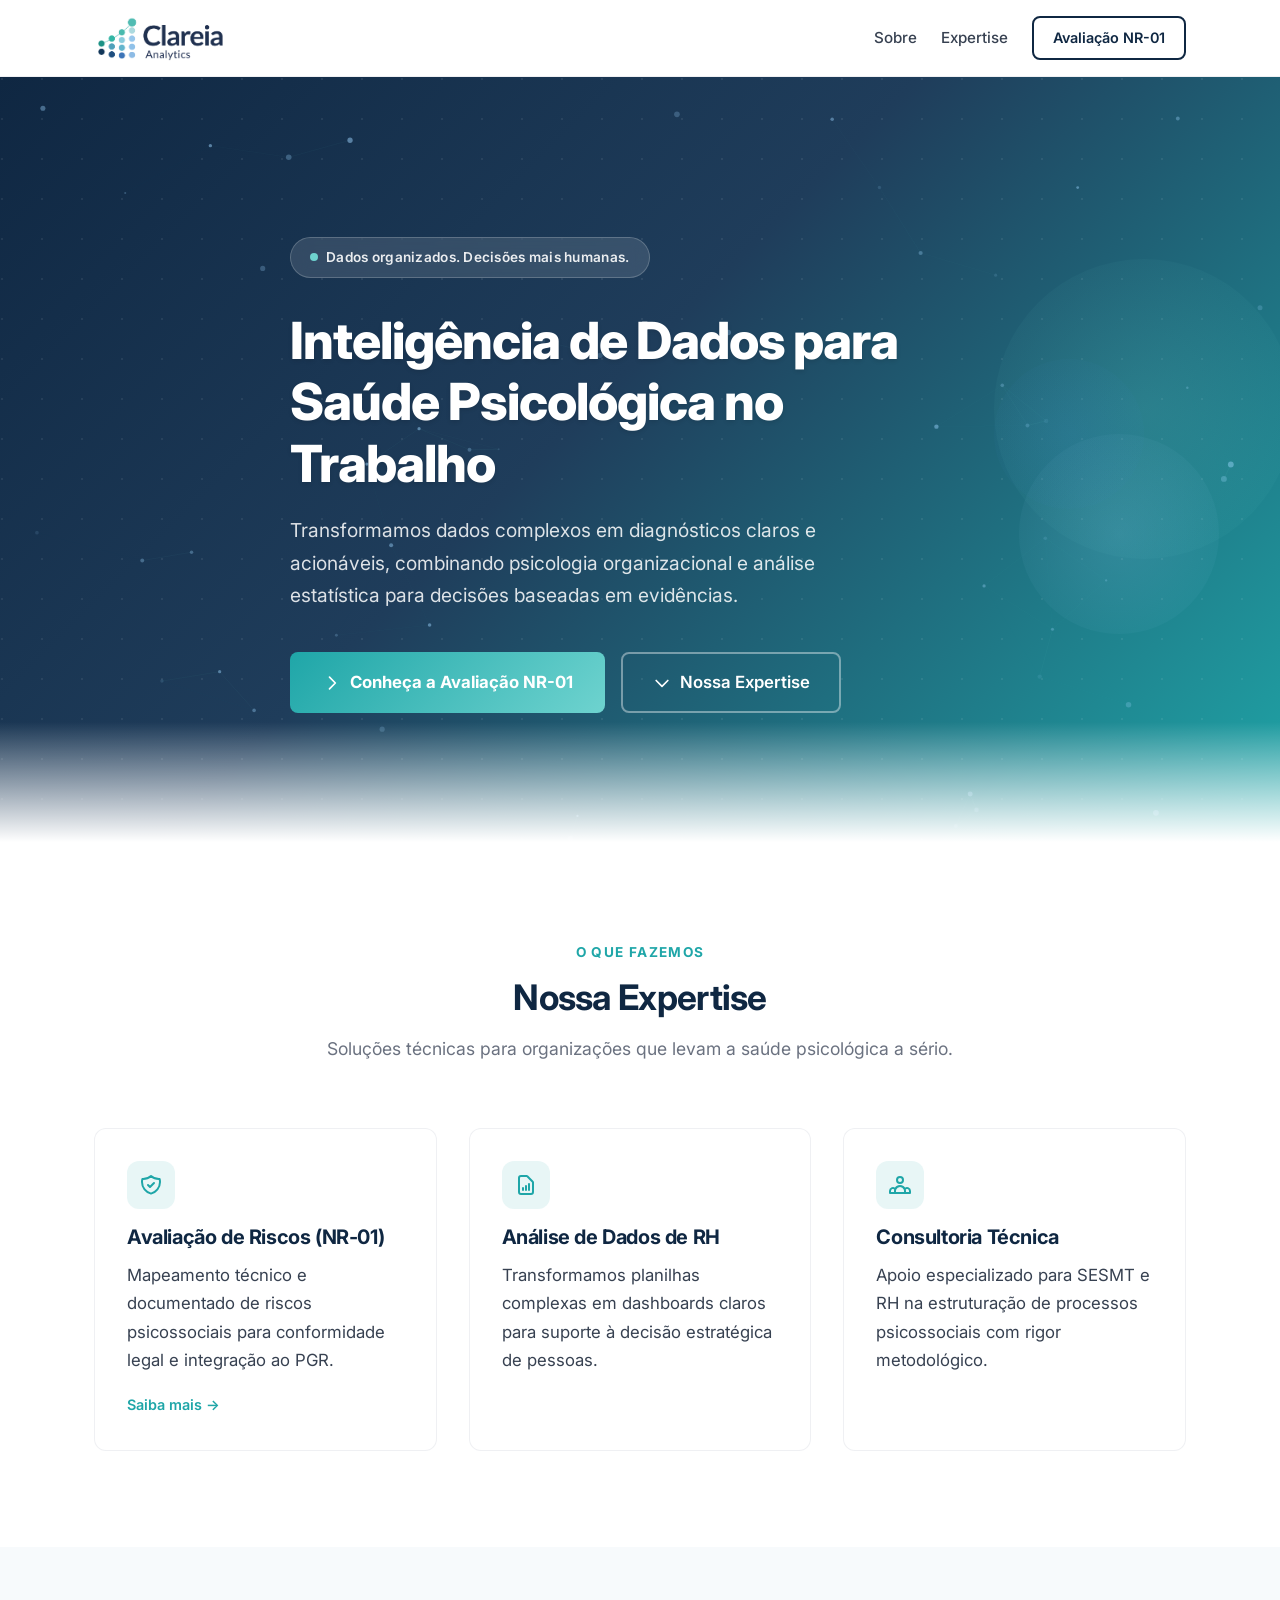
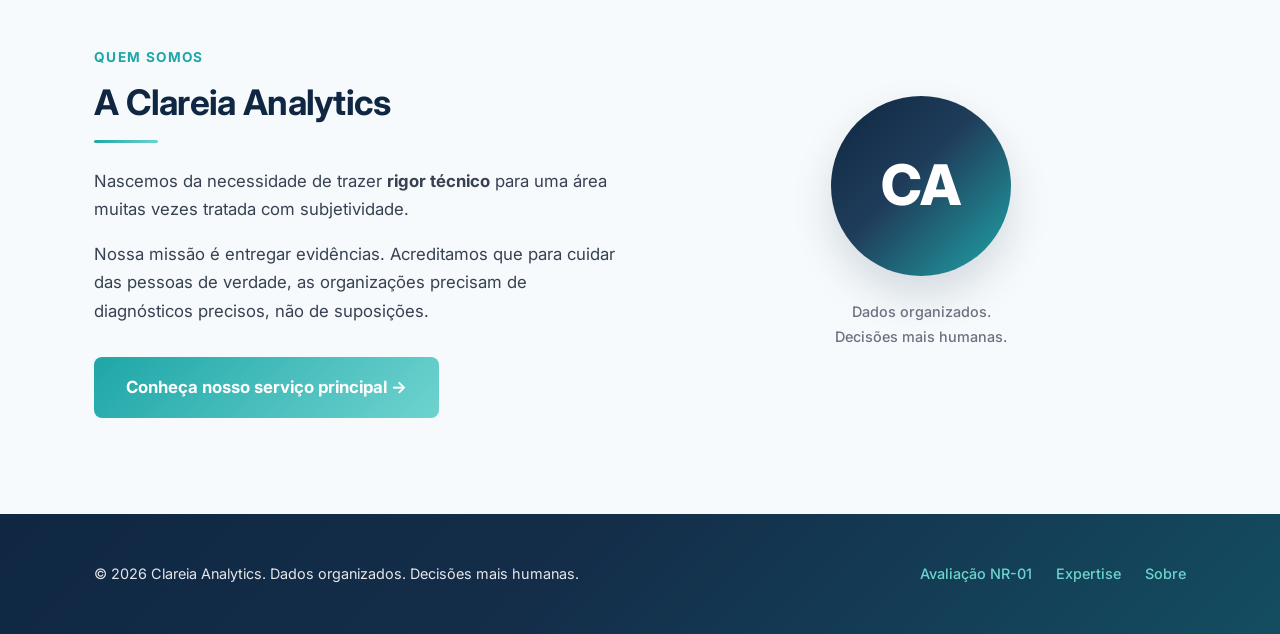
==== index.html @ 690be165 "feat: Implement initial landing page with a new design system, core styling, and a dedicated risk as" ====
<!DOCTYPE html>
<html lang="pt-br">

<head>
  <meta charset="UTF-8">
  <meta name="color-scheme" content="light only">
  <meta name="theme-color" content="#0F2742">
  <meta name="viewport" content="width=device-width, initial-scale=1.0">
  <title>Clareia Analytics | Inteligência em Riscos Psicossociais</title>
  <meta name="description"
    content="Consultoria especializada em dados e psicologia organizacional. Soluções para NR-01, PGR e gestão de pessoas baseada em evidências.">
  <meta name="keywords"
    content="riscos psicossociais, NR-01, PGR, saúde psicológica no trabalho, avaliação de riscos psicossociais, gestão de riscos psicossociais">

  <link rel="preconnect" href="https://fonts.googleapis.com">
  <link rel="preconnect" href="https://fonts.gstatic.com" crossorigin>
  <link href="https://fonts.googleapis.com/css2?family=Inter:wght@400;500;600;700;800&display=swap" rel="stylesheet">

  <link rel="stylesheet" href="css/style.css">
</head>

<body>

  <header id="header">
    <div class="container nav-container">
      <a href="/" class="logo">
        <img src="assets/images/logo.png" alt="Clareia Analytics" class="logo-img">
      </a>
      <nav>
        <a href="#sobre">Sobre</a>
        <a href="#expertise">Expertise</a>
        <a href="avaliacao-riscos-psicossociais-nr01/" class="btn-outline-dark"
          style="font-size: 0.9rem; padding: 0.5rem 1.2rem;">Avaliação NR-01</a>
      </nav>
    </div>
  </header>

  <main>
    <!-- ========== HERO ========== -->
    <section class="hero" id="hero">
      <canvas id="particles-canvas" style="position:absolute;inset:0;z-index:1;pointer-events:none;"></canvas>

      <div class="hero-visual" aria-hidden="true">
        <div class="hero-orb hero-orb-1"></div>
        <div class="hero-orb hero-orb-2"></div>
        <div class="hero-orb hero-orb-3"></div>
      </div>

      <div class="container">
        <div class="hero-content">
          <div class="hero-badge">
            <span class="pulse-dot"></span>
            Dados organizados. Decisões mais humanas.
          </div>

          <h1>Inteligência de Dados para Saúde Psicológica no Trabalho</h1>

          <p>Transformamos dados complexos em diagnósticos claros e acionáveis, combinando psicologia organizacional e
            análise estatística para decisões baseadas em evidências.</p>

          <div class="hero-actions">
            <a href="avaliacao-riscos-psicossociais-nr01/" class="btn-primary">
              <svg width="20" height="20" fill="none" stroke="currentColor" viewBox="0 0 24 24">
                <path stroke-linecap="round" stroke-linejoin="round" stroke-width="2" d="M9 5l7 7-7 7"></path>
              </svg>
              Conheça a Avaliação NR-01
            </a>
            <a href="#expertise" class="btn-outline">
              <svg width="20" height="20" fill="none" stroke="currentColor" viewBox="0 0 24 24">
                <path stroke-linecap="round" stroke-linejoin="round" stroke-width="2" d="M19 9l-7 7-7-7"></path>
              </svg>
              Nossa Expertise
            </a>
          </div>
        </div>
      </div>
    </section>

    <!-- ========== EXPERTISE ========== -->
    <section class="section-padding bg-white" id="expertise">
      <div class="container">
        <div class="section-header reveal">
          <span class="section-label">O que fazemos</span>
          <h2>Nossa Expertise</h2>
          <p>Soluções técnicas para organizações que levam a saúde psicológica a sério.</p>
        </div>

        <div class="grid-3 stagger">
          <div class="card reveal">
            <div class="card-icon">
              <svg viewBox="0 0 24 24" fill="none" stroke="currentColor" stroke-width="2">
                <path stroke-linecap="round" stroke-linejoin="round"
                  d="M9 12l2 2 4-4m5.618-4.016A11.955 11.955 0 0112 2.944a11.955 11.955 0 01-8.618 3.04A12.02 12.02 0 003 9c0 5.591 3.824 10.29 9 11.622 5.176-1.332 9-6.03 9-11.622 0-1.042-.133-2.052-.382-3.016z">
                </path>
              </svg>
            </div>
            <h3>Avaliação de Riscos (NR-01)</h3>
            <p>Mapeamento técnico e documentado de riscos psicossociais para conformidade legal e integração ao PGR.</p>
            <a href="avaliacao-riscos-psicossociais-nr01/" style="font-size: 0.9rem;">Saiba mais &rarr;</a>
          </div>

          <div class="card reveal">
            <div class="card-icon">
              <svg viewBox="0 0 24 24" fill="none" stroke="currentColor" stroke-width="2">
                <path stroke-linecap="round" stroke-linejoin="round"
                  d="M9 17v-2m3 2v-4m3 4v-6m2 10H7a2 2 0 01-2-2V5a2 2 0 012-2h5.586a1 1 0 01.707.293l5.414 5.414a1 1 0 01.293.707V19a2 2 0 01-2 2z">
                </path>
              </svg>
            </div>
            <h3>Análise de Dados de RH</h3>
            <p>Transformamos planilhas complexas em dashboards claros para suporte à decisão estratégica de pessoas.</p>
          </div>

          <div class="card reveal">
            <div class="card-icon">
              <svg viewBox="0 0 24 24" fill="none" stroke="currentColor" stroke-width="2">
                <path stroke-linecap="round" stroke-linejoin="round"
                  d="M17 20h5v-2a3 3 0 00-5.356-1.857M17 20H7m10 0v-2c0-.656-.126-1.283-.356-1.857M7 20H2v-2a3 3 0 015.356-1.857M7 20v-2c0-.656.126-1.283.356-1.857m0 0a5.002 5.002 0 019.288 0M15 7a3 3 0 11-6 0 3 3 0 016 0z">
                </path>
              </svg>
            </div>
            <h3>Consultoria Técnica</h3>
            <p>Apoio especializado para SESMT e RH na estruturação de processos psicossociais com rigor metodológico.
            </p>
          </div>
        </div>
      </div>
    </section>

    <!-- ========== SOBRE ========== -->
    <section class="section-padding bg-light" id="sobre">
      <div class="container">
        <div class="grid-2" style="align-items: center;">
          <div class="reveal-left">
            <span class="section-label">Quem somos</span>
            <h2>A Clareia Analytics</h2>
            <div class="accent-line"></div>
            <p>Nascemos da necessidade de trazer <strong>rigor técnico</strong> para uma área muitas vezes tratada com
              subjetividade.</p>
            <p>Nossa missão é entregar evidências. Acreditamos que para cuidar das pessoas de verdade, as organizações
              precisam de diagnósticos precisos, não de suposições.</p>
            <a href="avaliacao-riscos-psicossociais-nr01/" class="btn-primary" style="margin-top: 1rem;">
              Conheça nosso serviço principal &rarr;
            </a>
          </div>
          <div class="reveal-right" style="text-align: center;">
            <div
              style="background: var(--gradient-hero); width: 180px; height: 180px; border-radius: 50%; display: flex; align-items: center; justify-content: center; margin: 0 auto; color: white; font-weight: 800; font-size: 3.5rem; font-family: 'Inter'; box-shadow: var(--shadow-lg);">
              CA
            </div>
            <p style="margin-top: 1.5rem; color: var(--gray); font-size: 0.9rem; font-weight: 500;">Dados organizados.
              <br>Decisões mais humanas.
            </p>
          </div>
        </div>
      </div>
    </section>
  </main>

  <footer>
    <div class="container">
      <div class="footer-content">
        <p>&copy; 2026 Clareia Analytics. Dados organizados. Decisões mais humanas.</p>
        <div class="footer-links">
          <a href="avaliacao-riscos-psicossociais-nr01/">Avaliação NR-01</a>
          <a href="#expertise">Expertise</a>
          <a href="#sobre">Sobre</a>
        </div>
      </div>
    </div>
  </footer>

  <script src="js/main.js"></script>
</body>

</html>
---- css/style.css ----
/* ============================================================
   Clareia Analytics — Design System
   Brandbook-compliant CSS
   ============================================================ */

:root {
  /* Paleta Principal */
  --navy: #0F2742;
  --navy-dark: #091B30;
  --blue-petroleo: #1F3D5B;
  --teal: #1FA6A8;
  --teal-dark: #178385;

  /* Paleta de Apoio (Gradientes) */
  --teal-light: #6ED3CF;
  --blue-medium: #3B82C4;
  --blue-light: #9FD6FF;

  /* Neutros */
  --gray-tech: #374151;
  --gray: #6B7280;
  --gray-light: #E5E7EB;
  --off-white: #F7FAFC;
  --white: #FFFFFF;

  /* Gradientes */
  --gradient-hero: linear-gradient(135deg, #0F2742 0%, #1F3D5B 45%, #1FA6A8 100%);
  --gradient-teal: linear-gradient(135deg, #1FA6A8 0%, #6ED3CF 100%);
  --gradient-cta: linear-gradient(135deg, #0F2742 0%, #1F3D5B 60%, #1FA6A8 100%);
  --gradient-card: linear-gradient(135deg, rgba(31, 166, 168, 0.08) 0%, rgba(110, 211, 207, 0.04) 100%);
  --gradient-accent: linear-gradient(90deg, #1FA6A8, #3B82C4, #9FD6FF);

  /* Shadows */
  --shadow-sm: 0 2px 8px rgba(15, 39, 66, 0.06);
  --shadow-md: 0 8px 24px rgba(15, 39, 66, 0.10);
  --shadow-lg: 0 20px 40px rgba(15, 39, 66, 0.15);
  --shadow-glow: 0 0 30px rgba(31, 166, 168, 0.25);

  /* Transitions */
  --ease-out: cubic-bezier(0.16, 1, 0.3, 1);
}

/* ============ Reset + Base ============ */
*,
*::before,
*::after {
  margin: 0;
  padding: 0;
  box-sizing: border-box;
}

html {
  scroll-behavior: smooth;
  font-size: 16px;
}

body {
  font-family: 'Inter', 'Source Sans 3', system-ui, -apple-system, sans-serif;
  color: var(--gray-tech);
  background-color: var(--white);
  line-height: 1.7;
  -webkit-font-smoothing: antialiased;
  -moz-osx-font-smoothing: grayscale;
  overflow-x: hidden;
}

/* ============ Typography ============ */
h1,
h2,
h3,
h4 {
  font-family: 'Inter', system-ui, sans-serif;
  color: var(--navy);
  line-height: 1.2;
  font-weight: 700;
  letter-spacing: -0.02em;
}

h1 {
  font-size: clamp(2.2rem, 5vw, 3.2rem);
  margin-bottom: 1.25rem;
  font-weight: 800;
}

h2 {
  font-size: clamp(1.6rem, 3.5vw, 2.2rem);
  margin-bottom: 1rem;
}

h3 {
  font-size: 1.25rem;
  margin-bottom: 0.75rem;
  color: var(--navy);
  font-weight: 700;
}

p {
  margin-bottom: 1rem;
  color: var(--gray-tech);
  font-size: 1.05rem;
}

a {
  color: var(--teal);
  text-decoration: none;
  font-weight: 600;
  transition: color 0.2s ease;
}

a:hover {
  color: var(--teal-dark);
}

ul {
  margin-left: 1.5rem;
  margin-bottom: 1.5rem;
}

li {
  margin-bottom: 0.5rem;
}

/* ============ Layout ============ */
.container {
  max-width: 1140px;
  margin: 0 auto;
  padding: 0 1.5rem;
  position: relative;
  z-index: 2;
}

.section-padding {
  padding: 6rem 0;
}

.text-center {
  text-align: center;
}

.bg-white {
  background-color: var(--white);
}

.bg-light {
  background-color: var(--off-white);
}

.bg-navy {
  background-color: var(--navy);
  color: var(--white);
}

/* ============ Grid System ============ */
.grid-2 {
  display: grid;
  grid-template-columns: 1fr;
  gap: 2rem;
}

.grid-3 {
  display: grid;
  grid-template-columns: 1fr;
  gap: 2rem;
}

.grid-4 {
  display: grid;
  grid-template-columns: 1fr;
  gap: 1.5rem;
}

@media (min-width: 768px) {
  .grid-2 {
    grid-template-columns: 1fr 1fr;
  }

  .grid-3 {
    grid-template-columns: repeat(3, 1fr);
  }

  .grid-4 {
    grid-template-columns: repeat(2, 1fr);
  }
}

@media (min-width: 1024px) {
  .grid-4 {
    grid-template-columns: repeat(4, 1fr);
  }
}

/* ============ Buttons ============ */
.btn-primary {
  display: inline-flex;
  align-items: center;
  gap: 0.5rem;
  background: var(--gradient-teal);
  color: var(--white);
  padding: 1rem 2rem;
  border-radius: 8px;
  text-decoration: none;
  font-weight: 700;
  font-size: 1.05rem;
  border: none;
  cursor: pointer;
  transition: transform 0.3s var(--ease-out), box-shadow 0.3s var(--ease-out);
  position: relative;
  overflow: hidden;
}

.btn-primary::after {
  content: '';
  position: absolute;
  inset: 0;
  background: linear-gradient(90deg, transparent, rgba(255, 255, 255, 0.2), transparent);
  transform: translateX(-100%);
  transition: transform 0.5s ease;
}

.btn-primary:hover {
  transform: translateY(-2px);
  box-shadow: var(--shadow-glow);
  text-decoration: none;
  color: var(--white);
}

.btn-primary:hover::after {
  transform: translateX(100%);
}

.btn-outline {
  display: inline-flex;
  align-items: center;
  gap: 0.5rem;
  background-color: transparent;
  border: 2px solid rgba(255, 255, 255, 0.4);
  color: var(--white);
  padding: 0.9rem 1.8rem;
  border-radius: 8px;
  text-decoration: none;
  font-weight: 600;
  font-size: 1.05rem;
  transition: all 0.3s var(--ease-out);
  cursor: pointer;
}

.btn-outline:hover {
  background-color: rgba(255, 255, 255, 0.1);
  border-color: rgba(255, 255, 255, 0.7);
  text-decoration: none;
  color: var(--white);
}

.btn-outline-dark {
  display: inline-flex;
  align-items: center;
  gap: 0.5rem;
  background-color: transparent;
  border: 2px solid var(--navy);
  color: var(--navy);
  padding: 0.8rem 1.6rem;
  border-radius: 8px;
  text-decoration: none;
  font-weight: 600;
  font-size: 0.95rem;
  transition: all 0.3s var(--ease-out);
}

.btn-outline-dark:hover {
  background-color: var(--navy);
  color: var(--white);
  text-decoration: none;
}

/* ============ Header / Nav ============ */
header {
  background-color: rgba(255, 255, 255, 0.95);
  backdrop-filter: blur(12px);
  -webkit-backdrop-filter: blur(12px);
  padding: 0.8rem 0;
  border-bottom: 1px solid rgba(229, 231, 235, 0.6);
  position: sticky;
  top: 0;
  z-index: 100;
  transition: box-shadow 0.3s ease, background-color 0.3s ease;
}

header.scrolled {
  box-shadow: var(--shadow-sm);
  background-color: rgba(255, 255, 255, 0.98);
}

.nav-container {
  display: flex;
  justify-content: space-between;
  align-items: center;
}

.logo {
  font-family: 'Inter', sans-serif;
  font-weight: 700;
  font-size: 1.5rem;
  color: var(--navy);
}

.logo-img {
  height: 50px;
  width: auto;
  display: block;
  transition: transform 0.3s var(--ease-out);
}

.logo-img:hover {
  transform: scale(1.03);
}

a.logo {
  text-decoration: none;
  display: flex;
  align-items: center;
}

nav {
  display: flex;
  align-items: center;
  gap: 1.5rem;
}

nav a {
  color: var(--gray-tech);
  font-weight: 500;
  font-size: 0.95rem;
  transition: color 0.2s ease;
}

nav a:hover {
  color: var(--teal);
}

/* ============ Hero Section ============ */
.hero {
  position: relative;
  overflow: hidden;
  background: var(--gradient-hero);
  padding: 8rem 1.5rem 6rem;
  min-height: 85vh;
  display: flex;
  align-items: center;
}

.hero::before {
  content: '';
  position: absolute;
  inset: 0;
  background-image:
    radial-gradient(circle at 2px 2px, rgba(255, 255, 255, 0.07) 1px, transparent 0);
  background-size: 40px 40px;
  z-index: 0;
}

.hero::after {
  content: '';
  position: absolute;
  bottom: 0;
  left: 0;
  right: 0;
  height: 120px;
  background: linear-gradient(to top, var(--white) 0%, transparent 100%);
  z-index: 1;
}

.hero .container {
  z-index: 3;
}

.hero h1 {
  color: var(--white);
  max-width: 700px;
  text-shadow: 0 2px 4px rgba(0, 0, 0, 0.1);
}

.hero p {
  color: rgba(255, 255, 255, 0.85);
  font-size: 1.2rem;
  max-width: 600px;
}

.hero-content {
  max-width: 700px;
}

.hero-badge {
  display: inline-flex;
  align-items: center;
  gap: 0.5rem;
  background: rgba(255, 255, 255, 0.12);
  backdrop-filter: blur(8px);
  border: 1px solid rgba(255, 255, 255, 0.2);
  color: rgba(255, 255, 255, 0.9);
  padding: 0.5rem 1.2rem;
  border-radius: 100px;
  font-size: 0.85rem;
  font-weight: 600;
  margin-bottom: 2rem;
  letter-spacing: 0.02em;
}

.hero-badge .pulse-dot {
  width: 8px;
  height: 8px;
  background: #6ED3CF;
  border-radius: 50%;
  animation: pulse 2s infinite;
}

.hero-actions {
  display: flex;
  gap: 1rem;
  flex-wrap: wrap;
  margin-top: 2.5rem;
}

/* Hero Stats */
.hero-stats {
  display: flex;
  gap: 2rem;
  margin-top: 3.5rem;
  flex-wrap: wrap;
}

.hero-stat {
  text-align: left;
}

.hero-stat .stat-number {
  font-size: 2rem;
  font-weight: 800;
  color: var(--teal-light);
  display: block;
  line-height: 1;
}

.hero-stat .stat-label {
  font-size: 0.85rem;
  color: rgba(255, 255, 255, 0.6);
  margin-top: 0.35rem;
  display: block;
  font-weight: 500;
}

/* Hero Floating Elements */
.hero-visual {
  position: absolute;
  right: -5%;
  top: 50%;
  transform: translateY(-50%);
  width: 500px;
  height: 500px;
  z-index: 1;
  pointer-events: none;
}

.hero-orb {
  position: absolute;
  border-radius: 50%;
  opacity: 0.15;
  animation: float 8s ease-in-out infinite;
}

.hero-orb-1 {
  width: 300px;
  height: 300px;
  background: radial-gradient(circle, var(--teal-light), transparent);
  top: 10%;
  right: 10%;
}

.hero-orb-2 {
  width: 200px;
  height: 200px;
  background: radial-gradient(circle, var(--blue-light), transparent);
  bottom: 15%;
  right: 25%;
  animation-delay: -3s;
}

.hero-orb-3 {
  width: 150px;
  height: 150px;
  background: radial-gradient(circle, var(--blue-medium), transparent);
  top: 30%;
  right: 40%;
  animation-delay: -5s;
}

/* ============ Trust Bar ============ */
.trust-bar {
  background: var(--white);
  padding: 2rem 0;
  border-bottom: 1px solid var(--gray-light);
}

.trust-items {
  display: flex;
  justify-content: center;
  align-items: center;
  gap: 3rem;
  flex-wrap: wrap;
}

.trust-item {
  display: flex;
  align-items: center;
  gap: 0.6rem;
  color: var(--gray);
  font-size: 0.9rem;
  font-weight: 600;
}

.trust-item svg {
  width: 20px;
  height: 20px;
  color: var(--teal);
  flex-shrink: 0;
}

/* ============ Cards — Glassmorphism ============ */
.card {
  background: rgba(255, 255, 255, 0.8);
  backdrop-filter: blur(8px);
  -webkit-backdrop-filter: blur(8px);
  padding: 2rem;
  border-radius: 12px;
  border: 1px solid rgba(229, 231, 235, 0.6);
  transition: transform 0.4s var(--ease-out), box-shadow 0.4s var(--ease-out), border-color 0.3s ease;
  position: relative;
  overflow: hidden;
}

.card::before {
  content: '';
  position: absolute;
  top: 0;
  left: 0;
  right: 0;
  height: 3px;
  background: var(--gradient-accent);
  transform: scaleX(0);
  transform-origin: left;
  transition: transform 0.4s var(--ease-out);
}

.card:hover {
  transform: translateY(-6px);
  box-shadow: var(--shadow-md);
  border-color: rgba(31, 166, 168, 0.2);
}

.card:hover::before {
  transform: scaleX(1);
}

.card-icon {
  width: 52px;
  height: 52px;
  border-radius: 12px;
  background: var(--gradient-card);
  display: flex;
  align-items: center;
  justify-content: center;
  margin-bottom: 1.25rem;
  color: var(--teal);
  transition: transform 0.3s var(--ease-out);
}

.card:hover .card-icon {
  transform: scale(1.08);
}

.card-icon svg {
  width: 24px;
  height: 24px;
}

/* ============ Section Headers ============ */
.section-header {
  max-width: 650px;
  margin: 0 auto 4rem;
  text-align: center;
}

.section-label {
  display: inline-block;
  color: var(--teal);
  font-weight: 700;
  font-size: 0.85rem;
  text-transform: uppercase;
  letter-spacing: 0.1em;
  margin-bottom: 0.75rem;
}

.section-header p {
  color: var(--gray);
  font-size: 1.1rem;
}

/* ============ Timeline / Methodology ============ */
.timeline {
  position: relative;
  max-width: 700px;
  margin: 0 auto;
}

.timeline::before {
  content: '';
  position: absolute;
  left: 28px;
  top: 0;
  bottom: 0;
  width: 2px;
  background: linear-gradient(to bottom, var(--teal), var(--teal-light), var(--blue-medium));
}

.timeline-item {
  position: relative;
  padding-left: 72px;
  margin-bottom: 3rem;
}

.timeline-item:last-child {
  margin-bottom: 0;
}

.timeline-marker {
  position: absolute;
  left: 12px;
  top: 4px;
  width: 34px;
  height: 34px;
  border-radius: 50%;
  background: var(--gradient-teal);
  display: flex;
  align-items: center;
  justify-content: center;
  color: var(--white);
  font-weight: 800;
  font-size: 0.85rem;
  box-shadow: 0 0 0 6px rgba(31, 166, 168, 0.15);
  z-index: 2;
}

.timeline-content {
  background: var(--white);
  padding: 1.75rem;
  border-radius: 12px;
  border: 1px solid var(--gray-light);
  transition: box-shadow 0.3s ease, transform 0.3s var(--ease-out);
}

.timeline-content:hover {
  box-shadow: var(--shadow-sm);
  transform: translateX(4px);
}

.timeline-content h3 {
  margin-bottom: 0.5rem;
}

.timeline-content p {
  margin-bottom: 0;
  color: var(--gray);
  font-size: 0.95rem;
}

/* ============ Feature Row (zig-zag) ============ */
.feature-row {
  display: grid;
  grid-template-columns: 1fr;
  gap: 3rem;
  align-items: center;
  margin-bottom: 5rem;
}

.feature-row:last-child {
  margin-bottom: 0;
}

@media (min-width: 992px) {
  .feature-row {
    grid-template-columns: 1fr 1fr;
  }

  .feature-row.reverse .feature-text {
    order: 2;
  }

  .feature-row.reverse .feature-img {
    order: 1;
  }
}

/* ============ Check List ============ */
.check-list {
  list-style: none;
  margin-left: 0;
}

.check-list li {
  position: relative;
  padding-left: 1.8rem;
  margin-bottom: 0.7rem;
  font-size: 0.95rem;
}

.check-list li::before {
  content: "✓";
  position: absolute;
  left: 0;
  color: var(--teal);
  font-weight: bold;
}

/* ============ CTA Section ============ */
.cta-section {
  background: var(--gradient-cta);
  padding: 6rem 0;
  text-align: center;
  position: relative;
  overflow: hidden;
}

.cta-section::before {
  content: '';
  position: absolute;
  inset: 0;
  background-image:
    radial-gradient(circle at 2px 2px, rgba(255, 255, 255, 0.05) 1px, transparent 0);
  background-size: 40px 40px;
}

.cta-section h2 {
  color: var(--white);
  margin-bottom: 1rem;
}

.cta-section p {
  color: rgba(255, 255, 255, 0.75);
  font-size: 1.15rem;
  max-width: 550px;
  margin: 0 auto 2.5rem;
}

/* ============ Differentials / Stats Section ============ */
.stat-card {
  text-align: center;
  padding: 2rem 1.5rem;
  border-radius: 12px;
  background: var(--white);
  border: 1px solid var(--gray-light);
  transition: transform 0.3s var(--ease-out), box-shadow 0.3s var(--ease-out);
}

.stat-card:hover {
  transform: translateY(-4px);
  box-shadow: var(--shadow-sm);
}

.stat-card .stat-number {
  font-size: 2.5rem;
  font-weight: 800;
  background: var(--gradient-teal);
  -webkit-background-clip: text;
  -webkit-text-fill-color: transparent;
  background-clip: text;
  line-height: 1;
  margin-bottom: 0.5rem;
}

.stat-card .stat-label {
  font-size: 0.9rem;
  color: var(--gray);
  font-weight: 500;
}

/* ============ Context / Segments ============ */
.context-card {
  background: var(--white);
  padding: 2rem;
  border-radius: 12px;
  border: 1px solid var(--gray-light);
  border-left: 4px solid var(--teal);
  transition: transform 0.3s var(--ease-out), box-shadow 0.3s var(--ease-out);
}

.context-card:hover {
  transform: translateY(-4px);
  box-shadow: var(--shadow-sm);
}

.context-card h3 {
  display: flex;
  align-items: center;
  gap: 0.6rem;
}

.context-card p {
  margin-bottom: 0;
  color: var(--gray);
}

/* ============ FAQ Section ============ */
.faq-item {
  border: 1px solid var(--gray-light);
  border-radius: 10px;
  margin-bottom: 1rem;
  overflow: hidden;
  transition: border-color 0.3s ease;
}

.faq-item:hover {
  border-color: rgba(31, 166, 168, 0.3);
}

.faq-question {
  display: flex;
  justify-content: space-between;
  align-items: center;
  padding: 1.25rem 1.5rem;
  background: var(--white);
  cursor: pointer;
  border: none;
  width: 100%;
  text-align: left;
  font-family: inherit;
  font-size: 1rem;
  font-weight: 600;
  color: var(--navy);
  transition: background 0.2s ease;
}

.faq-question:hover {
  background: var(--off-white);
}

.faq-question svg {
  width: 20px;
  height: 20px;
  color: var(--teal);
  flex-shrink: 0;
  transition: transform 0.3s ease;
}

.faq-item.active .faq-question svg {
  transform: rotate(180deg);
}

.faq-answer {
  max-height: 0;
  overflow: hidden;
  transition: max-height 0.4s var(--ease-out), padding 0.3s ease;
}

.faq-item.active .faq-answer {
  max-height: 300px;
  padding: 0 1.5rem 1.25rem;
}

.faq-answer p {
  color: var(--gray);
  font-size: 0.95rem;
  margin: 0;
}

/* ============ Footer ============ */
footer {
  background-color: var(--navy);
  color: var(--gray-light);
  padding: 3rem 0;
  text-align: center;
  font-size: 0.9rem;
  position: relative;
  overflow: hidden;
}

footer::before {
  content: '';
  position: absolute;
  inset: 0;
  background-image:
    radial-gradient(circle at 2px 2px, rgba(255, 255, 255, 0.03) 1px, transparent 0);
  background-size: 40px 40px;
}

footer p {
  color: var(--gray-light);
  margin: 0;
}

footer a {
  color: var(--teal-light);
}

footer a:hover {
  color: var(--white);
}

.footer-content {
  display: flex;
  justify-content: space-between;
  align-items: center;
  flex-wrap: wrap;
  gap: 1rem;
}

.footer-links {
  display: flex;
  gap: 1.5rem;
}

.footer-links a {
  color: rgba(255, 255, 255, 0.6);
  font-size: 0.85rem;
  font-weight: 500;
}

.footer-links a:hover {
  color: var(--teal-light);
}

/* ============ Images ============ */
.img-fluid {
  max-width: 100%;
  height: auto;
  display: block;
}

.img-shadow {
  box-shadow: var(--shadow-lg);
  border-radius: 12px;
  border: 1px solid var(--gray-light);
}

/* ============ Hero Split ============ */
.hero-split {
  display: grid;
  grid-template-columns: 1fr;
  gap: 3rem;
  align-items: center;
  text-align: left;
}

@media (min-width: 992px) {
  .hero-split {
    grid-template-columns: 1.2fr 1fr;
  }
}

/* ============ Browser Mockup ============ */
.browser-mockup {
  border-top: 24px solid var(--navy-dark);
  border-radius: 8px 8px 0 0;
  position: relative;
}

.browser-mockup::before {
  content: '•••';
  color: rgba(255, 255, 255, 0.5);
  position: absolute;
  top: -22px;
  left: 12px;
  font-size: 20px;
  line-height: 20px;
  letter-spacing: 2px;
}

/* ============ Scroll Animations ============ */
.reveal {
  opacity: 0;
  transform: translateY(30px);
  transition: opacity 0.7s var(--ease-out), transform 0.7s var(--ease-out);
}

.reveal.visible {
  opacity: 1;
  transform: translateY(0);
}

.reveal-left {
  opacity: 0;
  transform: translateX(-30px);
  transition: opacity 0.7s var(--ease-out), transform 0.7s var(--ease-out);
}

.reveal-left.visible {
  opacity: 1;
  transform: translateX(0);
}

.reveal-right {
  opacity: 0;
  transform: translateX(30px);
  transition: opacity 0.7s var(--ease-out), transform 0.7s var(--ease-out);
}

.reveal-right.visible {
  opacity: 1;
  transform: translateX(0);
}

/* Stagger children */
.stagger>*:nth-child(1) {
  transition-delay: 0s;
}

.stagger>*:nth-child(2) {
  transition-delay: 0.1s;
}

.stagger>*:nth-child(3) {
  transition-delay: 0.2s;
}

.stagger>*:nth-child(4) {
  transition-delay: 0.3s;
}

.stagger>*:nth-child(5) {
  transition-delay: 0.35s;
}

/* ============ Keyframes ============ */
@keyframes float {

  0%,
  100% {
    transform: translateY(0);
  }

  50% {
    transform: translateY(-12px);
  }
}

@keyframes pulse {

  0%,
  100% {
    opacity: 1;
    transform: scale(1);
  }

  50% {
    opacity: 0.5;
    transform: scale(1.5);
  }
}

@keyframes gradient-shift {
  0% {
    background-position: 0% 50%;
  }

  50% {
    background-position: 100% 50%;
  }

  100% {
    background-position: 0% 50%;
  }
}

.floating {
  animation: float 6s ease-in-out infinite;
}

/* ============ Accent Line ============ */
.accent-line {
  width: 60px;
  height: 3px;
  background: var(--gradient-accent);
  border-radius: 2px;
  margin-bottom: 1.5rem;
}

.accent-line-center {
  width: 60px;
  height: 3px;
  background: var(--gradient-accent);
  border-radius: 2px;
  margin: 0 auto 1.5rem;
}

/* ============ Decorators ============ */
section {
  position: relative;
}

.bg-decorator {
  position: absolute;
  z-index: 0;
  pointer-events: none;
  opacity: 0.4;
  width: 100%;
  overflow: hidden;
}

/* ============ Responsive ============ */
@media (max-width: 768px) {
  .section-padding {
    padding: 4rem 0;
  }

  .hero {
    padding: 6rem 1.5rem 4rem;
    min-height: auto;
  }

  .hero-stats {
    gap: 1.5rem;
  }

  .hero-stat .stat-number {
    font-size: 1.5rem;
  }

  .hero-visual {
    display: none;
  }

  .footer-content {
    flex-direction: column;
    text-align: center;
  }

  .footer-links {
    justify-content: center;
  }

  .trust-items {
    gap: 1.5rem;
  }

  .hero-actions {
    flex-direction: column;
  }

  .hero-actions .btn-primary,
  .hero-actions .btn-outline {
    width: 100%;
    justify-content: center;
  }

  .timeline::before {
    left: 18px;
  }

  .timeline-item {
    padding-left: 56px;
  }

  .timeline-marker {
    left: 2px;
    width: 30px;
    height: 30px;
    font-size: 0.8rem;
  }

  .feature-row,
  .feature-row.reverse {
    flex-direction: column;
  }
}

@media (max-width: 480px) {
  h1 {
    font-size: 1.8rem;
  }

  h2 {
    font-size: 1.4rem;
  }

  .hero-badge {
    font-size: 0.75rem;
    padding: 0.4rem 1rem;
  }
}

/* ============ Feature Row (Platform Section) ============ */
.feature-row {
  display: flex;
  gap: 3rem;
  align-items: center;
  margin-bottom: 3.5rem;
}

.feature-row .feature-text {
  flex: 1;
}

.feature-row .feature-img {
  flex: 1;
}

.feature-row.reverse {
  flex-direction: row-reverse;
}

.feature-text h3 {
  margin-bottom: 0.5rem;
}

.feature-text p {
  margin-bottom: 0.75rem;
}

/* Browser mockup frame */
.browser-mockup {
  background: var(--white);
  border-radius: 8px;
  box-shadow: var(--shadow-md);
  overflow: hidden;
}

.browser-mockup::before {
  content: '';
  display: block;
  height: 28px;
  background: var(--gray-light);
  border-radius: 8px 8px 0 0;
  background-image:
    radial-gradient(circle 5px at 16px 14px, #FF6058 100%, transparent 100%),
    radial-gradient(circle 5px at 32px 14px, #FFC02E 100%, transparent 100%),
    radial-gradient(circle 5px at 48px 14px, #27CA40 100%, transparent 100%);
  background-size: auto;
  background-repeat: no-repeat;
}

/* Screenshot placeholder (fallback when image is missing) */
.screenshot-placeholder {
  border-radius: 8px;
  overflow: hidden;
}

.img-shadow {
  box-shadow: var(--shadow-md);
  border-radius: 8px;
}

/* ============ Card Icon ============ */
.card-icon {
  width: 48px;
  height: 48px;
  background: rgba(31, 166, 168, 0.1);
  border-radius: 12px;
  display: flex;
  align-items: center;
  justify-content: center;
  margin-bottom: 1rem;
}

.card-icon svg {
  width: 24px;
  height: 24px;
  stroke: var(--teal);
}

/* ============ Accent Line ============ */
.accent-line {
  width: 64px;
  height: 3px;
  background: var(--gradient-teal);
  border-radius: 3px;
  margin-bottom: 1.5rem;
}

/* ============ Footer ============ */
footer {
  background-color: var(--navy);
  padding: 3rem 0;
  position: relative;
  overflow: hidden;
}

footer::before {
  content: '';
  position: absolute;
  inset: 0;
  background: var(--gradient-hero);
  opacity: 0.3;
}

footer .container {
  position: relative;
  z-index: 2;
}

.footer-content {
  display: flex;
  align-items: center;
  justify-content: space-between;
  flex-wrap: wrap;
  gap: 1rem;
}

.footer-content p {
  color: var(--gray-light);
  margin: 0;
  font-size: 0.9rem;
}

.footer-links {
  display: flex;
  gap: 1.5rem;
}

.footer-links a {
  color: var(--teal-light);
  font-size: 0.9rem;
  text-decoration: none;
  transition: color 0.2s ease;
}

.footer-links a:hover {
  color: var(--white);
}

/* Responsive feature-row */
@media (max-width: 768px) {

  .feature-row,
  .feature-row.reverse {
    flex-direction: column;
    gap: 2rem;
  }

  .footer-content {
    flex-direction: column;
    text-align: center;
  }

  .footer-links {
    justify-content: center;
  }
}
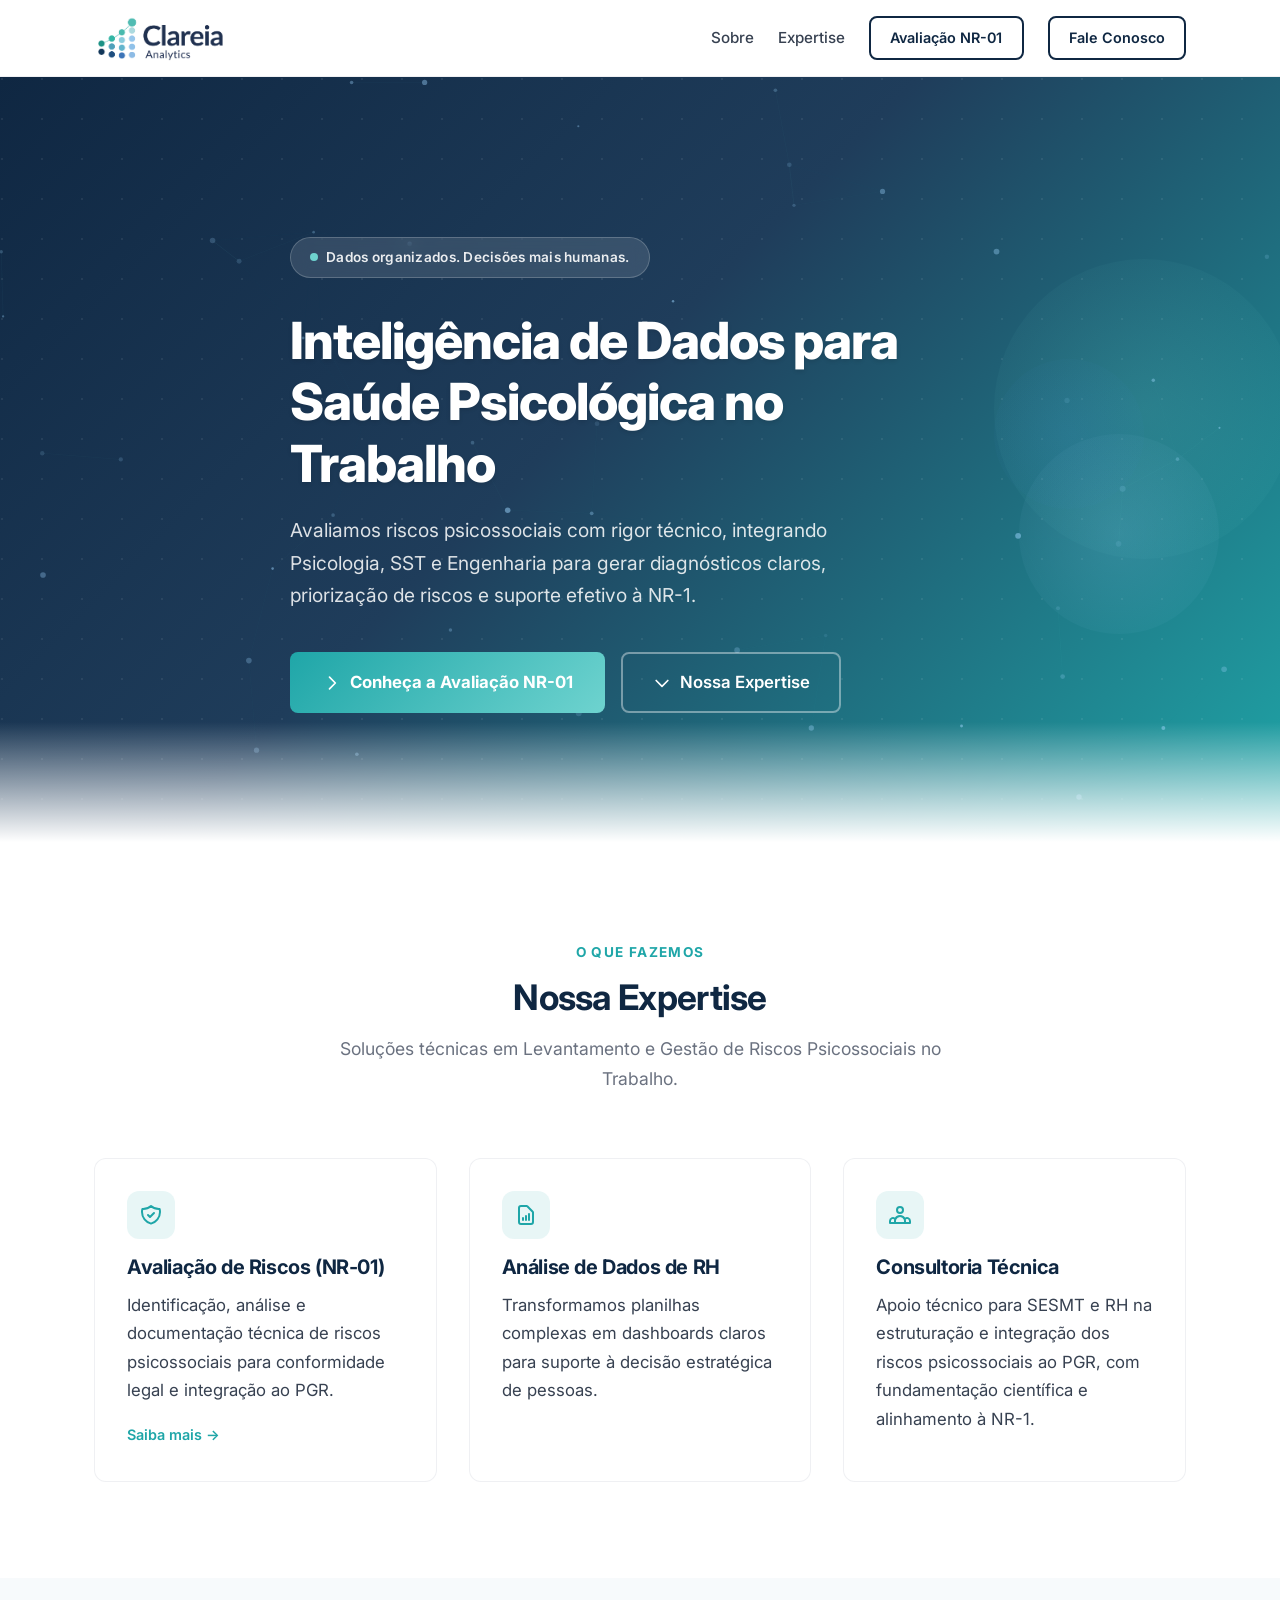
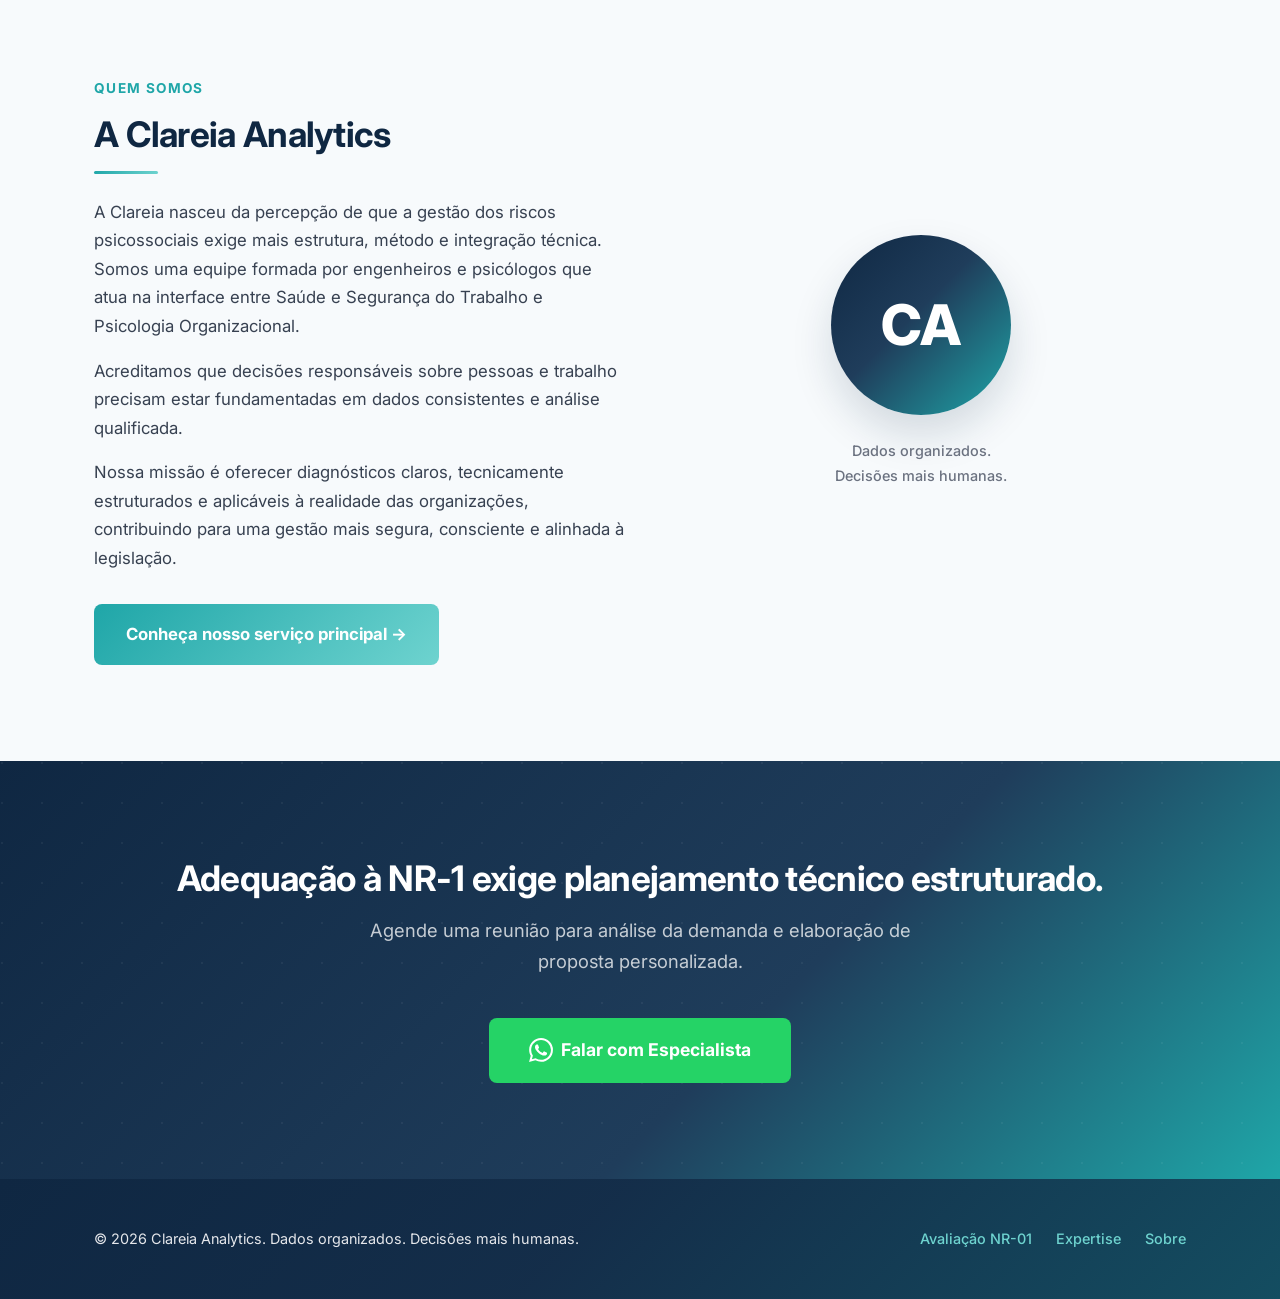
==== commit 127d9860: "feat: Implement new landing page for NR-01 psychosocial risk assessment and add supporting images." ====
--- a/index.html
+++ b/index.html
@@ -31,6 +31,8 @@
         <a href="#expertise">Expertise</a>
         <a href="avaliacao-riscos-psicossociais-nr01/" class="btn-outline-dark"
           style="font-size: 0.9rem; padding: 0.5rem 1.2rem;">Avaliação NR-01</a>
+        <a href="#cta-final" class="btn-outline-dark" style="font-size: 0.9rem; padding: 0.5rem 1.2rem;">Fale
+          Conosco</a>
       </nav>
     </div>
   </header>
@@ -55,8 +57,8 @@
 
           <h1>Inteligência de Dados para Saúde Psicológica no Trabalho</h1>
 
-          <p>Transformamos dados complexos em diagnósticos claros e acionáveis, combinando psicologia organizacional e
-            análise estatística para decisões baseadas em evidências.</p>
+          <p>Avaliamos riscos psicossociais com rigor técnico, integrando Psicologia, SST e Engenharia para gerar
+            diagnósticos claros, priorização de riscos e suporte efetivo à NR-1.</p>
 
           <div class="hero-actions">
             <a href="avaliacao-riscos-psicossociais-nr01/" class="btn-primary">
@@ -82,7 +84,7 @@
         <div class="section-header reveal">
           <span class="section-label">O que fazemos</span>
           <h2>Nossa Expertise</h2>
-          <p>Soluções técnicas para organizações que levam a saúde psicológica a sério.</p>
+          <p>Soluções técnicas em Levantamento e Gestão de Riscos Psicossociais no Trabalho.</p>
         </div>
 
         <div class="grid-3 stagger">
@@ -95,7 +97,8 @@
               </svg>
             </div>
             <h3>Avaliação de Riscos (NR-01)</h3>
-            <p>Mapeamento técnico e documentado de riscos psicossociais para conformidade legal e integração ao PGR.</p>
+            <p>Identificação, análise e documentação técnica de riscos psicossociais para conformidade legal e
+              integração ao PGR.</p>
             <a href="avaliacao-riscos-psicossociais-nr01/" style="font-size: 0.9rem;">Saiba mais &rarr;</a>
           </div>
 
@@ -120,7 +123,8 @@
               </svg>
             </div>
             <h3>Consultoria Técnica</h3>
-            <p>Apoio especializado para SESMT e RH na estruturação de processos psicossociais com rigor metodológico.
+            <p>Apoio técnico para SESMT e RH na estruturação e integração dos riscos psicossociais ao PGR, com
+              fundamentação científica e alinhamento à NR-1.
             </p>
           </div>
         </div>
@@ -135,10 +139,13 @@
             <span class="section-label">Quem somos</span>
             <h2>A Clareia Analytics</h2>
             <div class="accent-line"></div>
-            <p>Nascemos da necessidade de trazer <strong>rigor técnico</strong> para uma área muitas vezes tratada com
-              subjetividade.</p>
-            <p>Nossa missão é entregar evidências. Acreditamos que para cuidar das pessoas de verdade, as organizações
-              precisam de diagnósticos precisos, não de suposições.</p>
+            <p>A Clareia nasceu da percepção de que a gestão dos riscos psicossociais exige mais estrutura, método e
+              integração técnica. Somos uma equipe formada por engenheiros e psicólogos que atua na interface entre
+              Saúde e Segurança do Trabalho e Psicologia Organizacional.</p>
+            <p>Acreditamos que decisões responsáveis sobre pessoas e trabalho precisam estar fundamentadas em dados
+              consistentes e análise qualificada.</p>
+            <p>Nossa missão é oferecer diagnósticos claros, tecnicamente estruturados e aplicáveis à realidade das
+              organizações, contribuindo para uma gestão mais segura, consciente e alinhada à legislação.</p>
             <a href="avaliacao-riscos-psicossociais-nr01/" class="btn-primary" style="margin-top: 1rem;">
               Conheça nosso serviço principal &rarr;
             </a>
@@ -155,6 +162,25 @@
         </div>
       </div>
     </section>
+
+    <!-- ========== CTA FINAL ========== -->
+    <section class="cta-section" id="cta-final">
+      <div class="container" style="position: relative; z-index: 2;">
+        <div class="reveal">
+          <h2>Adequação à NR-1 exige planejamento técnico estruturado.</h2>
+          <p>Agende uma reunião para análise da demanda e elaboração de proposta personalizada.</p>
+          <a href="https://wa.me/5511999999999" target="_blank" rel="noopener" class="btn-primary" id="cta-bottom"
+            style="background: #25D366; color: var(--white); font-size: 1.1rem; padding: 1.1rem 2.5rem; border: none;">
+            <svg width="24" height="24" fill="currentColor" viewBox="0 0 24 24">
+              <path
+                d="M17.472 14.382c-.297-.149-1.758-.867-2.03-.967-.273-.099-.471-.148-.67.15-.197.297-.767.966-.94 1.164-.173.199-.347.223-.644.075-.297-.15-1.255-.463-2.39-1.475-.883-.788-1.48-1.761-1.653-2.059-.173-.297-.018-.458.13-.606.134-.133.298-.347.446-.52.149-.174.198-.298.298-.497.099-.198.05-.371-.025-.52-.075-.149-.669-1.612-.916-2.207-.242-.579-.487-.5-.669-.51a12.8 12.8 0 0 0-.57-.01c-.198 0-.52.074-.792.372-.272.297-1.04 1.016-1.04 2.479 0 1.462 1.065 2.875 1.213 3.074.149.198 2.096 3.2 5.077 4.487.709.306 1.262.489 1.694.625.712.227 1.36.195 1.871.118.571-.085 1.758-.719 2.006-1.413.248-.694.248-1.289.173-1.413-.074-.124-.272-.198-.57-.347m-5.421 7.403h-.004a9.87 9.87 0 0 1-5.031-1.378l-.361-.214-3.741.982.998-3.648-.235-.374a9.86 9.86 0 0 1-1.51-5.26c.001-5.45 4.436-9.884 9.888-9.884 2.64 0 5.122 1.03 6.988 2.898a9.825 9.825 0 0 1 2.893 6.994c-.003 5.45-4.437 9.885-9.885 9.885m8.413-18.297A11.815 11.815 0 0 0 12.05 0C5.495 0 .16 5.335.157 11.892c0 2.096.547 4.142 1.588 5.945L.057 24l6.305-1.654a11.882 11.882 0 0 0 5.683 1.448h.005c6.554 0 11.89-5.335 11.893-11.893a11.821 11.821 0 0 0-3.48-8.413z" />
+            </svg>
+            Falar com Especialista
+          </a>
+        </div>
+      </div>
+    </section>
+
   </main>
 
   <footer>
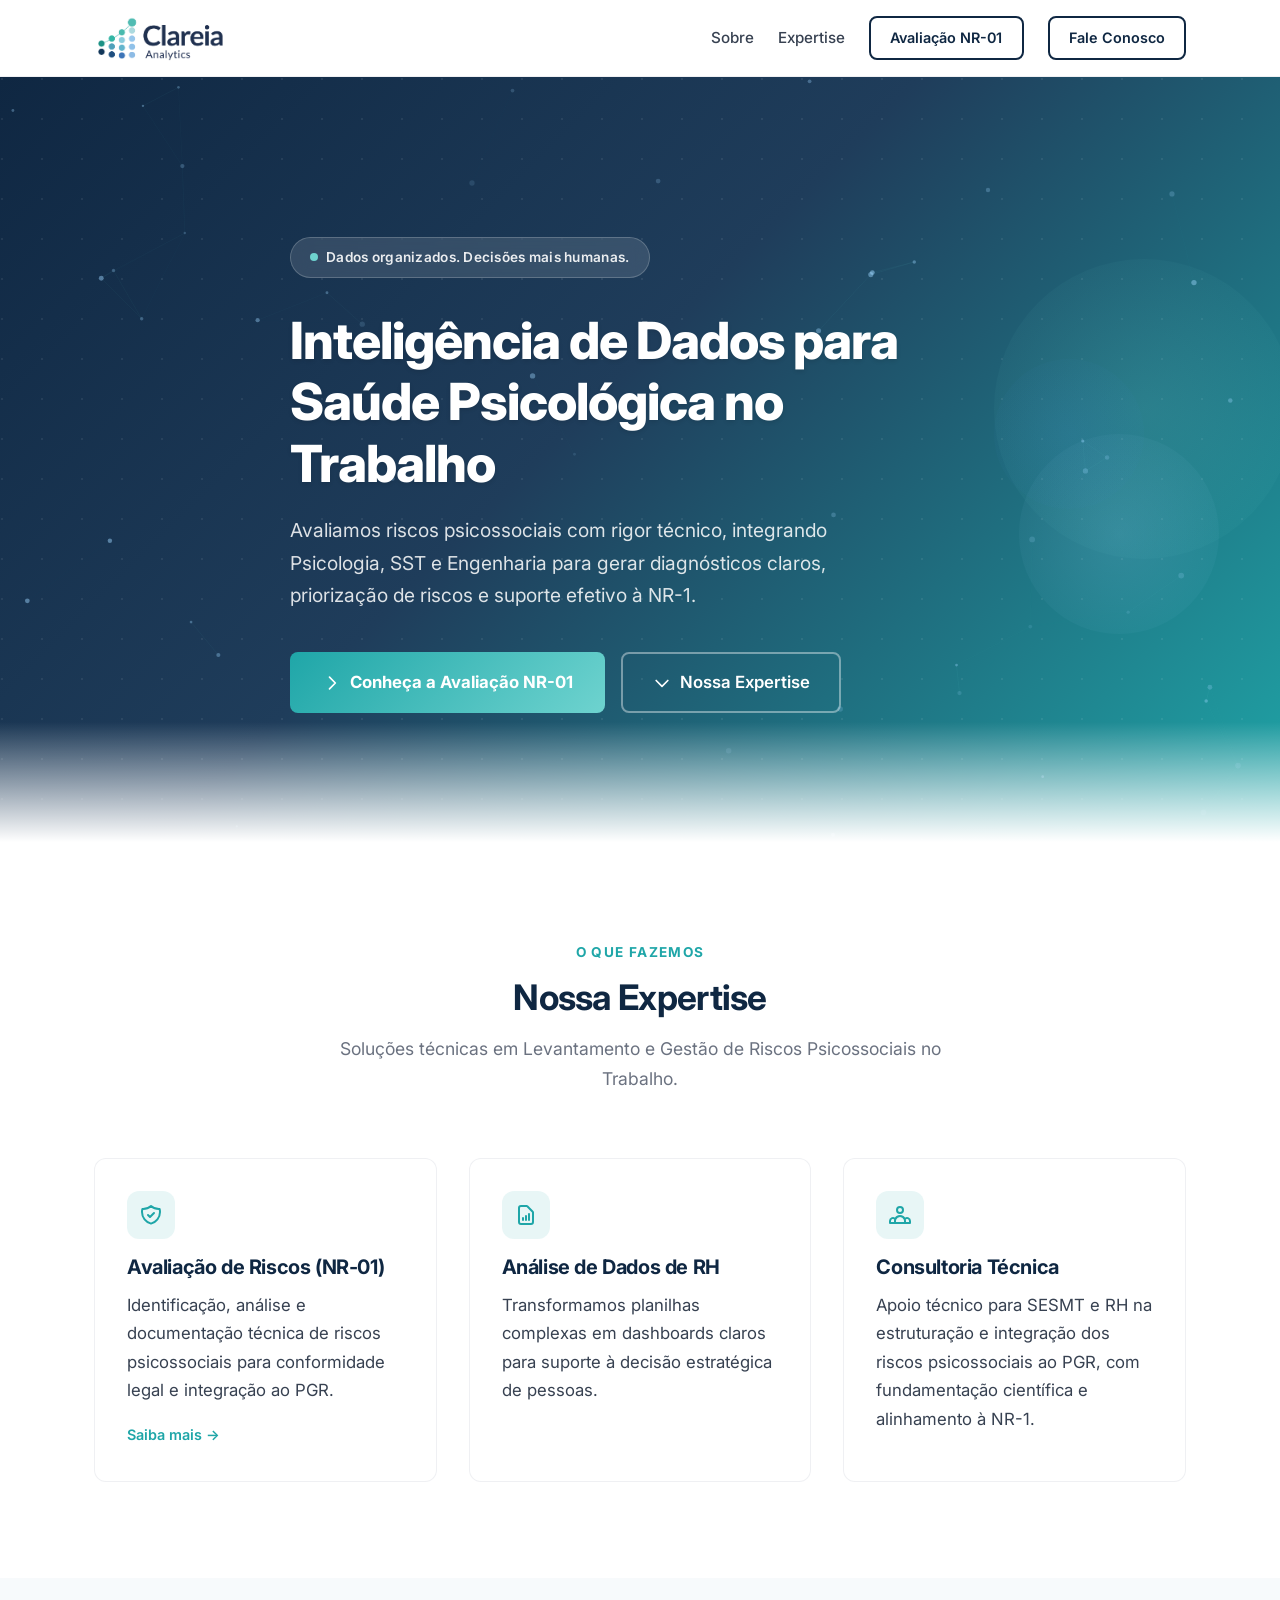
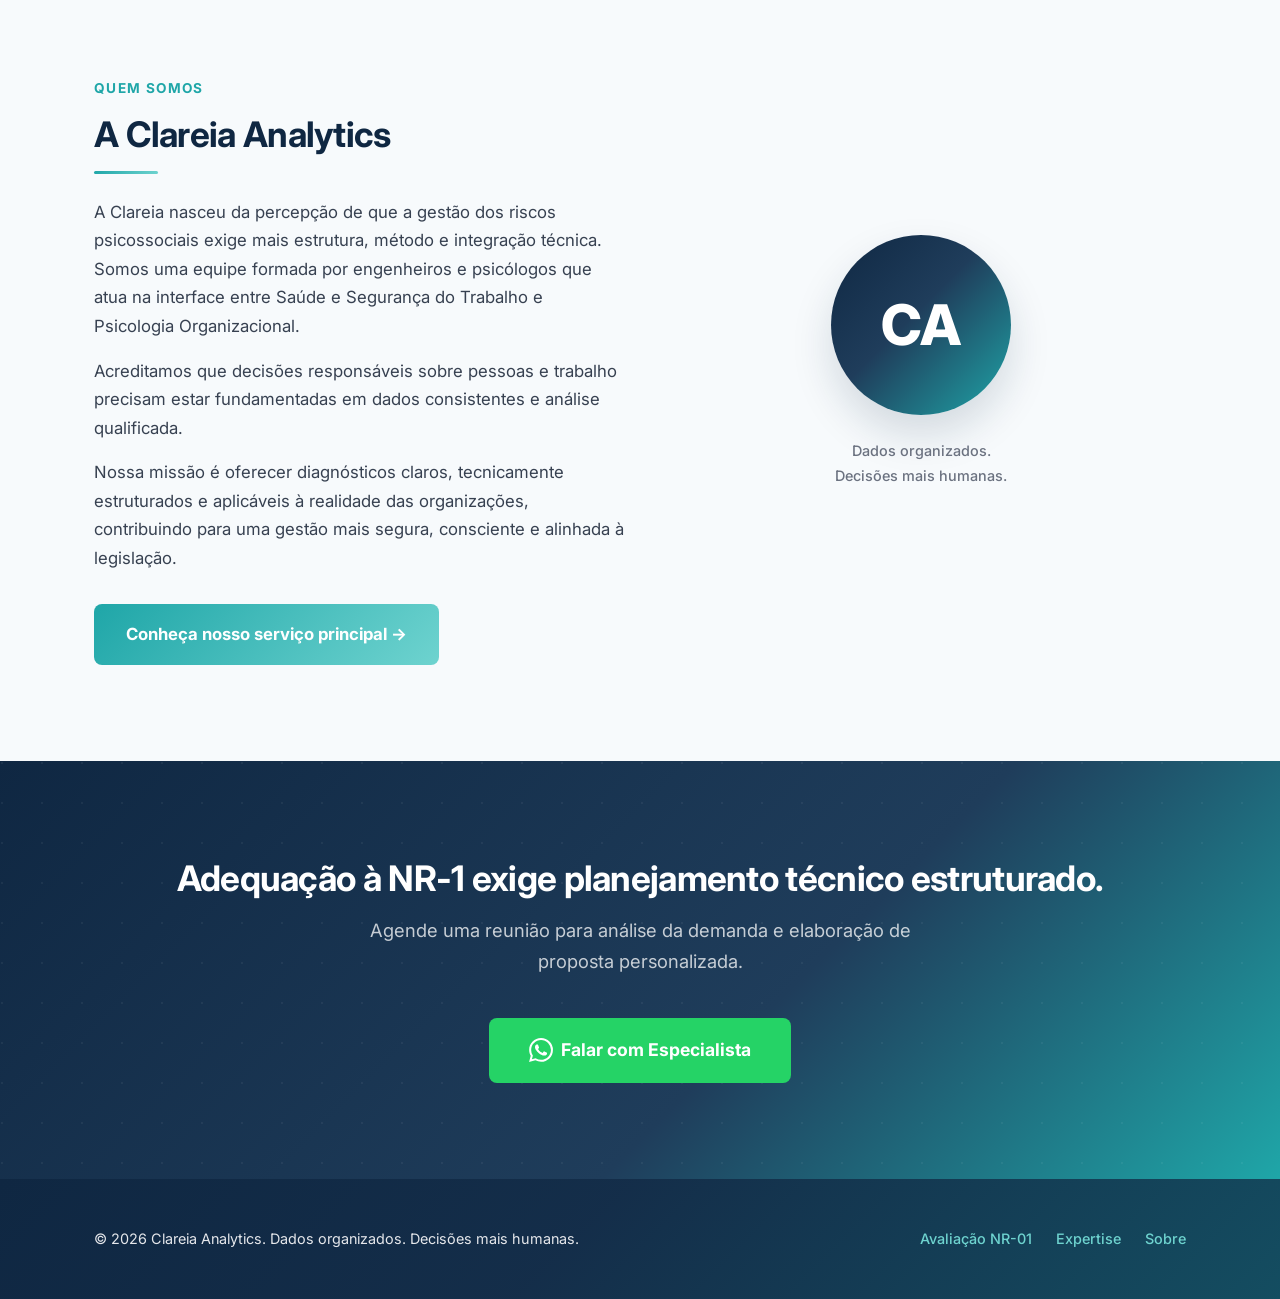
==== commit 9970aa5f: "alteração para mobile" ====
--- a/index.html
+++ b/index.html
@@ -27,12 +27,19 @@
         <img src="assets/images/logo.png" alt="Clareia Analytics" class="logo-img">
       </a>
       <nav>
-        <a href="#sobre">Sobre</a>
-        <a href="#expertise">Expertise</a>
-        <a href="avaliacao-riscos-psicossociais-nr01/" class="btn-outline-dark"
-          style="font-size: 0.9rem; padding: 0.5rem 1.2rem;">Avaliação NR-01</a>
-        <a href="#cta-final" class="btn-outline-dark" style="font-size: 0.9rem; padding: 0.5rem 1.2rem;">Fale
+        <div class="nav-links">
+          <a href="#sobre">Sobre</a>
+          <a href="#expertise">Expertise</a>
+          <a href="avaliacao-riscos-psicossociais-nr01/" class="btn-outline-dark"
+            style="font-size: 0.9rem; padding: 0.5rem 1.2rem;">Avaliação NR-01</a>
+        </div>
+        <a href="#cta-final" class="btn-outline-dark nav-cta" style="font-size: 0.9rem; padding: 0.5rem 1.2rem;">Fale
           Conosco</a>
+        <button class="hamburger" id="hamburger-btn" aria-label="Abrir menu" aria-expanded="false">
+          <span></span>
+          <span></span>
+          <span></span>
+        </button>
       </nav>
     </div>
   </header>
--- a/css/style.css
+++ b/css/style.css
@@ -337,6 +337,112 @@
   color: var(--teal);
 }
 
+/* ============ Nav Links wrapper ============ */
+.nav-links {
+  display: flex;
+  align-items: center;
+  gap: 1.5rem;
+}
+
+/* ============ Hamburger Button ============ */
+.hamburger {
+  display: none;
+  flex-direction: column;
+  justify-content: center;
+  gap: 5px;
+  width: 32px;
+  height: 32px;
+  background: none;
+  border: none;
+  cursor: pointer;
+  padding: 4px;
+  z-index: 110;
+}
+
+.hamburger span {
+  display: block;
+  width: 100%;
+  height: 2.5px;
+  background-color: var(--navy);
+  border-radius: 2px;
+  transition: transform 0.3s ease, opacity 0.3s ease;
+  transform-origin: center;
+}
+
+/* Hamburger → X animation */
+.hamburger.active span:nth-child(1) {
+  transform: translateY(7.5px) rotate(45deg);
+}
+
+.hamburger.active span:nth-child(2) {
+  opacity: 0;
+}
+
+.hamburger.active span:nth-child(3) {
+  transform: translateY(-7.5px) rotate(-45deg);
+}
+
+/* ============ Mobile Nav ============ */
+@media (max-width: 768px) {
+  .hamburger {
+    display: flex;
+    order: 3;
+  }
+
+  .nav-cta {
+    order: 2;
+    margin-left: auto;
+  }
+
+  .nav-links {
+    display: none;
+    flex-direction: column;
+    position: absolute;
+    top: 100%;
+    left: 0;
+    right: 0;
+    background: rgba(255, 255, 255, 0.97);
+    backdrop-filter: blur(16px);
+    -webkit-backdrop-filter: blur(16px);
+    border-bottom: 1px solid var(--gray-light);
+    box-shadow: var(--shadow-md);
+    padding: 1.5rem;
+    gap: 0;
+    z-index: 99;
+  }
+
+  .nav-links.open {
+    display: flex;
+  }
+
+  .nav-links a {
+    padding: 0.85rem 0;
+    font-size: 1rem;
+    border-bottom: 1px solid var(--gray-light);
+    width: 100%;
+    text-align: center;
+  }
+
+  .nav-links a:last-child {
+    border-bottom: none;
+  }
+
+  .nav-links .btn-outline-dark {
+    border: 2px solid var(--navy);
+    border-radius: 8px;
+    margin-top: 0.75rem;
+    padding: 0.7rem 1.2rem;
+  }
+
+  nav {
+    gap: 0.75rem;
+  }
+
+  .logo-img {
+    height: 38px;
+  }
+}
+
 /* ============ Hero Section ============ */
 .hero {
   position: relative;
@@ -1202,16 +1308,23 @@
   flex: 1;
 }
 
-.feature-row.reverse {
-  flex-direction: row-reverse;
-}
-
 .feature-text h3 {
   margin-bottom: 0.5rem;
 }
 
 .feature-text p {
   margin-bottom: 0.75rem;
+}
+
+/* Imagem quadrada com corte centralizado */
+.feature-img .browser-mockup img,
+.feature-img img.img-fluid,
+.feature-img img.img-shadow {
+  width: 100%;
+  aspect-ratio: 1 / 1;
+  object-fit: cover;
+  object-position: center top;
+  min-height: unset;
 }
 
 /* Browser mockup frame */
@@ -1220,6 +1333,21 @@
   border-radius: 8px;
   box-shadow: var(--shadow-md);
   overflow: hidden;
+}
+
+/* Placeholder também quadrado */
+.screenshot-placeholder .placeholder-fallback,
+.feature-img .screenshot-placeholder {
+  aspect-ratio: 1 / 1;
+  min-height: unset;
+}
+
+/* Responsivo */
+@media (max-width: 768px) {
+  .feature-row {
+    flex-direction: column;
+    gap: 2rem;
+  }
 }
 
 .browser-mockup::before {
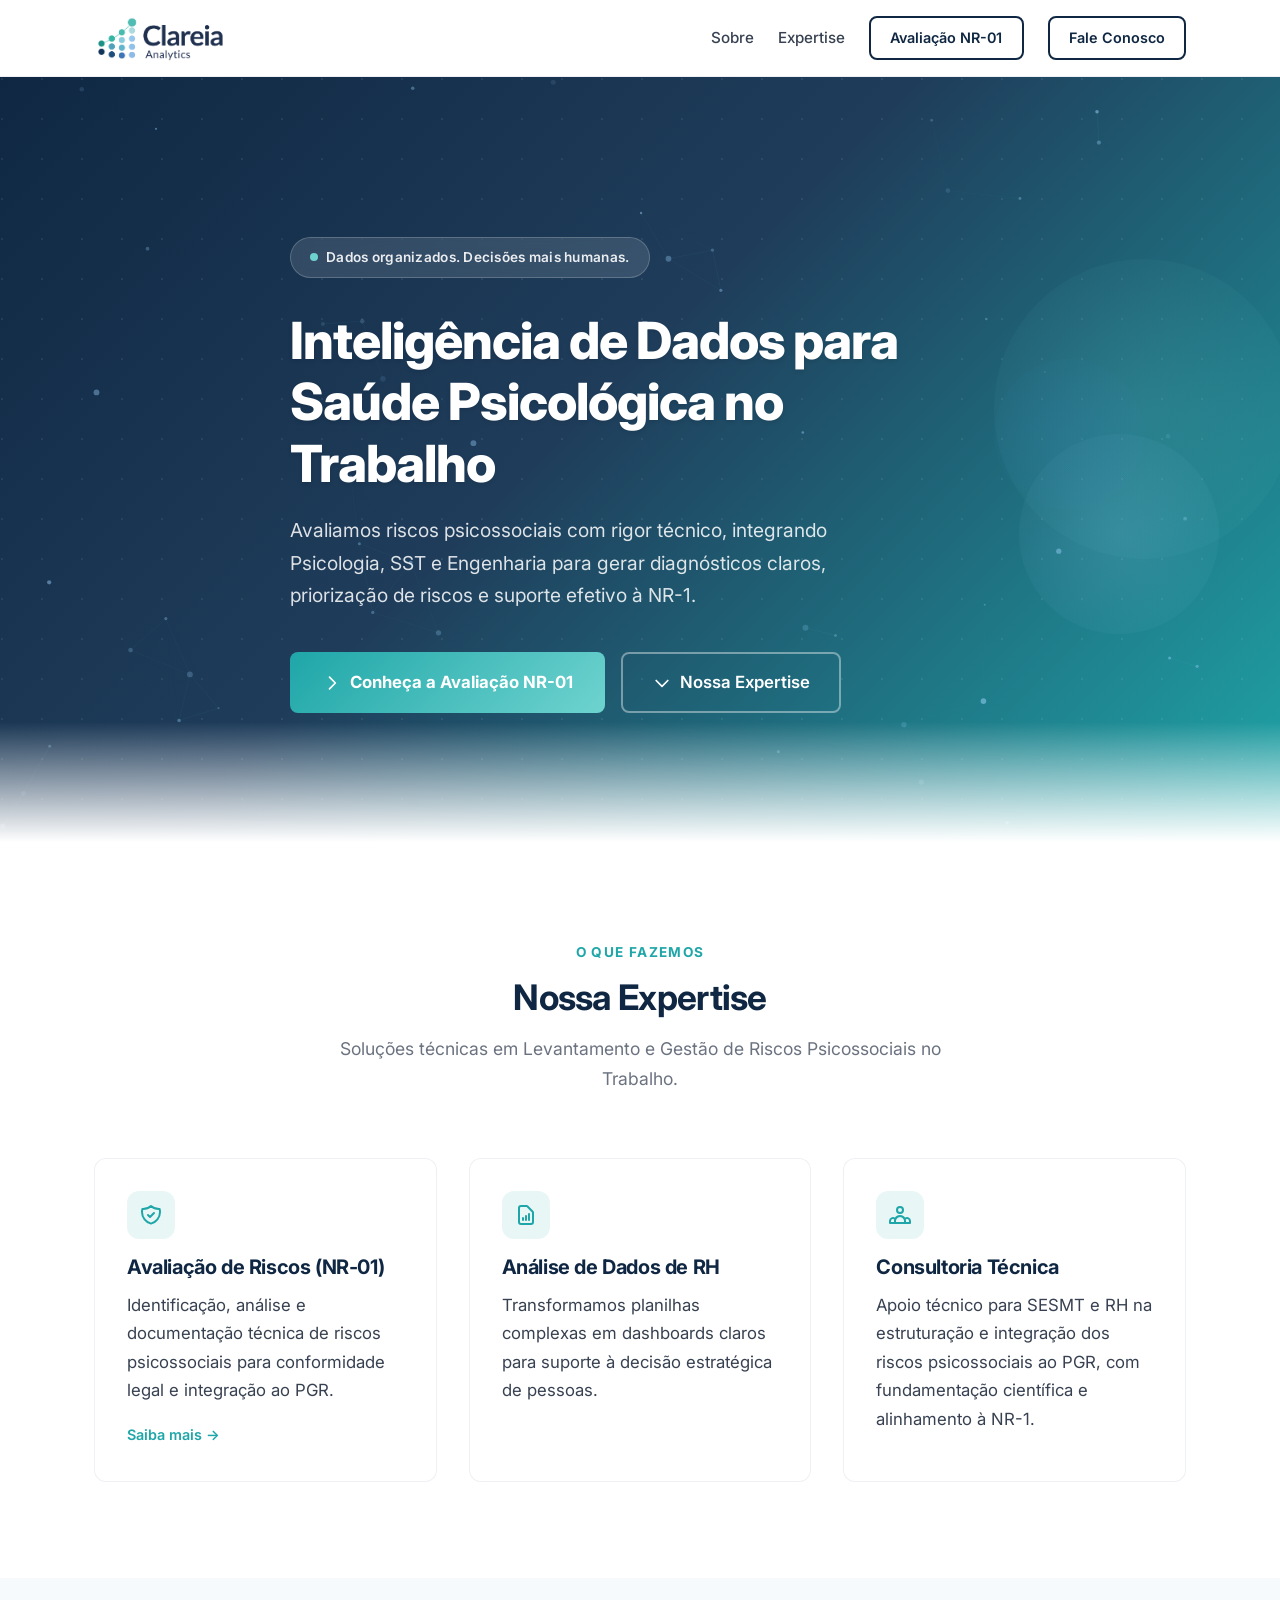
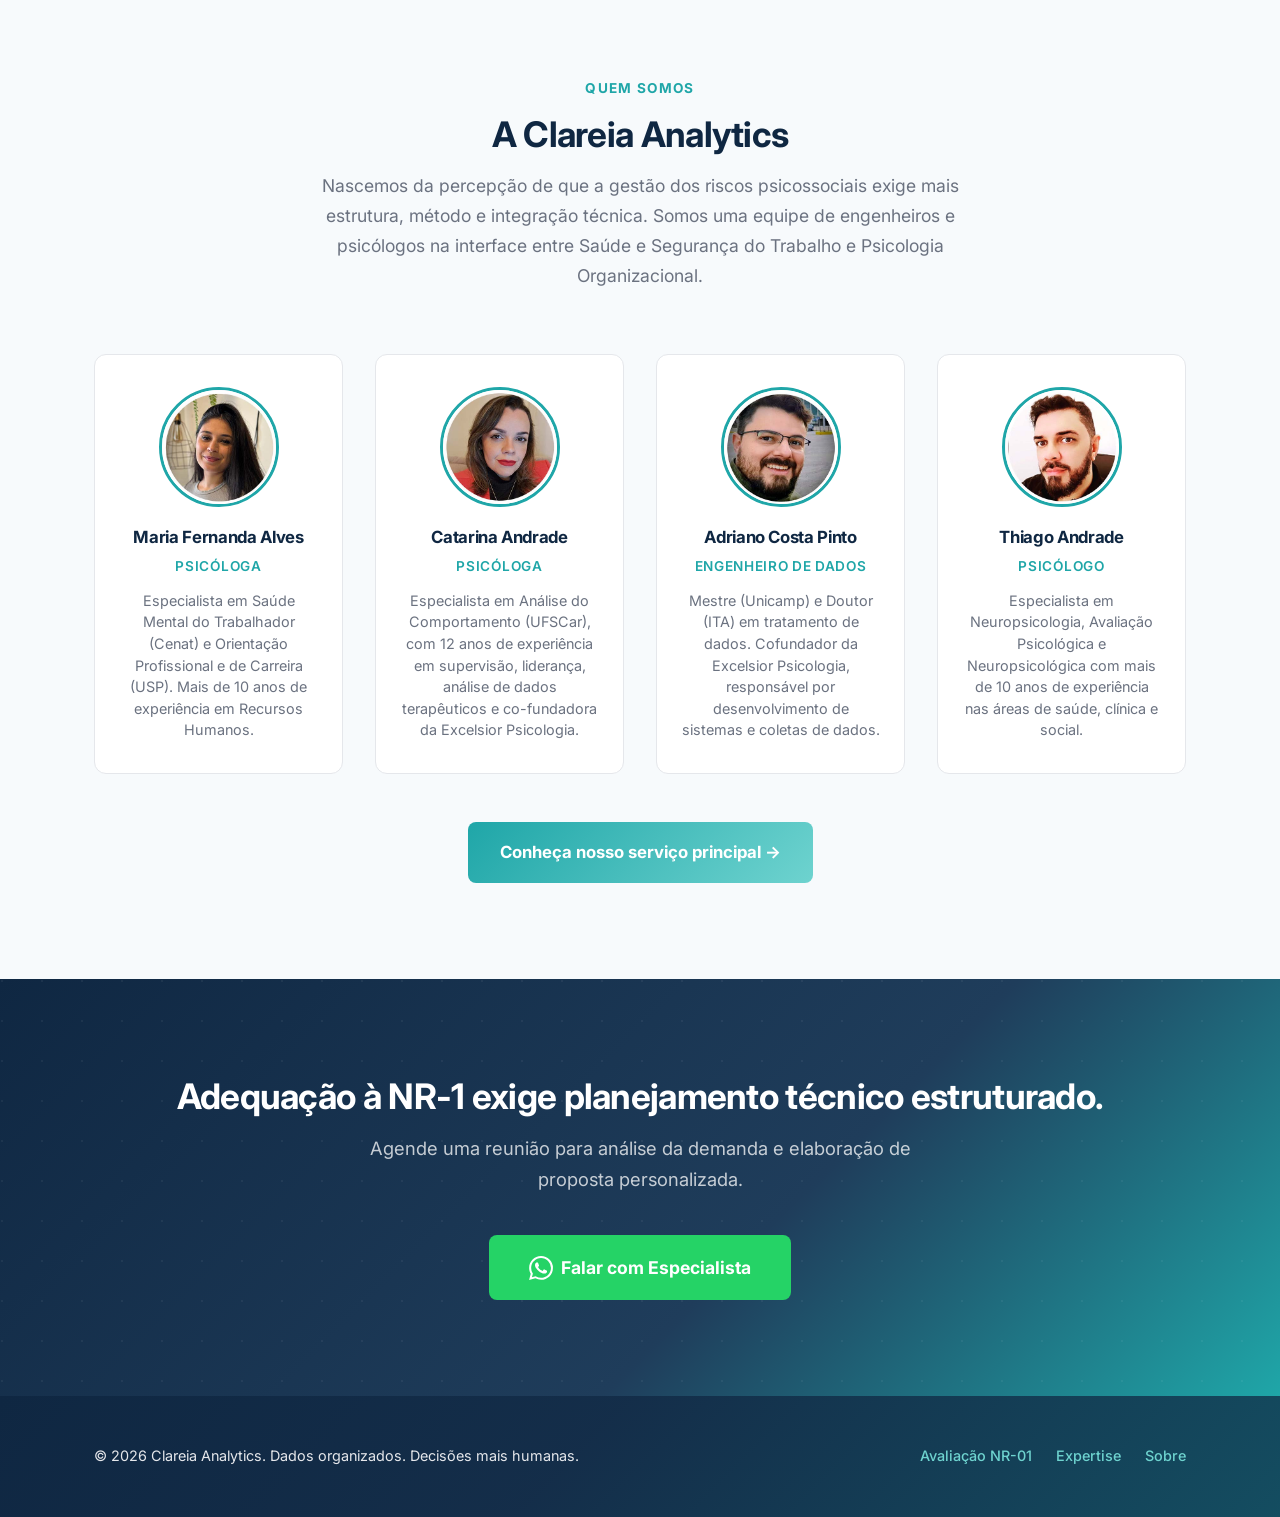
==== commit 4614aef0: "feat: mudanças de layout, inclusao da equipe com fotos, incuido o numero da excelsior" ====
--- a/index.html
+++ b/index.html
@@ -141,31 +141,68 @@
     <!-- ========== SOBRE ========== -->
     <section class="section-padding bg-light" id="sobre">
       <div class="container">
-        <div class="grid-2" style="align-items: center;">
-          <div class="reveal-left">
-            <span class="section-label">Quem somos</span>
-            <h2>A Clareia Analytics</h2>
-            <div class="accent-line"></div>
-            <p>A Clareia nasceu da percepção de que a gestão dos riscos psicossociais exige mais estrutura, método e
-              integração técnica. Somos uma equipe formada por engenheiros e psicólogos que atua na interface entre
-              Saúde e Segurança do Trabalho e Psicologia Organizacional.</p>
-            <p>Acreditamos que decisões responsáveis sobre pessoas e trabalho precisam estar fundamentadas em dados
-              consistentes e análise qualificada.</p>
-            <p>Nossa missão é oferecer diagnósticos claros, tecnicamente estruturados e aplicáveis à realidade das
-              organizações, contribuindo para uma gestão mais segura, consciente e alinhada à legislação.</p>
-            <a href="avaliacao-riscos-psicossociais-nr01/" class="btn-primary" style="margin-top: 1rem;">
-              Conheça nosso serviço principal &rarr;
-            </a>
-          </div>
-          <div class="reveal-right" style="text-align: center;">
-            <div
-              style="background: var(--gradient-hero); width: 180px; height: 180px; border-radius: 50%; display: flex; align-items: center; justify-content: center; margin: 0 auto; color: white; font-weight: 800; font-size: 3.5rem; font-family: 'Inter'; box-shadow: var(--shadow-lg);">
-              CA
-            </div>
-            <p style="margin-top: 1.5rem; color: var(--gray); font-size: 0.9rem; font-weight: 500;">Dados organizados.
-              <br>Decisões mais humanas.
-            </p>
-          </div>
+        <div class="section-header reveal">
+          <span class="section-label">Quem somos</span>
+          <h2>A Clareia Analytics</h2>
+          <p>Nascemos da percepção de que a gestão dos riscos psicossociais exige mais estrutura, método e integração
+            técnica. Somos uma equipe de engenheiros e psicólogos na interface entre Saúde e Segurança do Trabalho e
+            Psicologia Organizacional.</p>
+        </div>
+
+        <div class="team-grid stagger">
+          <div class="team-member reveal">
+            <div class="team-photo">
+              <img src="assets/images/equipe/maria-fernanda.jpg" alt="Maria Fernanda Alves"
+                onerror="this.style.display='none'; this.nextElementSibling.style.display='flex';">
+              <div class="team-photo-fallback">MF</div>
+            </div>
+            <h3>Maria Fernanda Alves</h3>
+            <span class="team-role">Psicóloga</span>
+            <p>Especialista em Saúde Mental do Trabalhador (Cenat) e Orientação Profissional e de Carreira (USP). Mais
+              de 10 anos de experiência em Recursos Humanos.</p>
+          </div>
+
+          <div class="team-member reveal">
+            <div class="team-photo">
+              <img src="assets/images/equipe/catarina.jpg" alt="Catarina Andrade"
+                onerror="this.style.display='none'; this.nextElementSibling.style.display='flex';">
+              <div class="team-photo-fallback">CA</div>
+            </div>
+            <h3>Catarina Andrade</h3>
+            <span class="team-role">Psicóloga</span>
+            <p>Especialista em Análise do Comportamento (UFSCar), com 12 anos de experiência em supervisão, liderança,
+              análise de dados terapêuticos e co-fundadora da Excelsior Psicologia.</p>
+          </div>
+
+          <div class="team-member reveal">
+            <div class="team-photo">
+              <img src="assets/images/equipe/adriano.jpg" alt="Adriano Costa Pinto"
+                onerror="this.style.display='none'; this.nextElementSibling.style.display='flex';">
+              <div class="team-photo-fallback">AC</div>
+            </div>
+            <h3>Adriano Costa Pinto</h3>
+            <span class="team-role">Engenheiro de Dados</span>
+            <p>Mestre (Unicamp) e Doutor (ITA) em tratamento de dados. Cofundador da Excelsior Psicologia, responsável
+              por desenvolvimento de sistemas e coletas de dados.</p>
+          </div>
+
+          <div class="team-member reveal">
+            <div class="team-photo">
+              <img src="assets/images/equipe/thiago.jpg" alt="Thiago Andrade"
+                onerror="this.style.display='none'; this.nextElementSibling.style.display='flex';">
+              <div class="team-photo-fallback">TA</div>
+            </div>
+            <h3>Thiago Andrade</h3>
+            <span class="team-role">Psicólogo</span>
+            <p>Especialista em Neuropsicologia, Avaliação Psicológica e Neuropsicológica com mais de 10 anos de
+              experiência nas áreas de saúde, clínica e social.</p>
+          </div>
+        </div>
+
+        <div class="reveal" style="text-align: center; margin-top: 3rem;">
+          <a href="avaliacao-riscos-psicossociais-nr01/" class="btn-primary">
+            Conheça nosso serviço principal &rarr;
+          </a>
         </div>
       </div>
     </section>
@@ -176,7 +213,7 @@
         <div class="reveal">
           <h2>Adequação à NR-1 exige planejamento técnico estruturado.</h2>
           <p>Agende uma reunião para análise da demanda e elaboração de proposta personalizada.</p>
-          <a href="https://wa.me/5511999999999" target="_blank" rel="noopener" class="btn-primary" id="cta-bottom"
+          <a href="https://wa.me/5512920046414" target="_blank" rel="noopener" class="btn-primary" id="cta-bottom"
             style="background: #25D366; color: var(--white); font-size: 1.1rem; padding: 1.1rem 2.5rem; border: none;">
             <svg width="24" height="24" fill="currentColor" viewBox="0 0 24 24">
               <path
--- a/css/style.css
+++ b/css/style.css
@@ -1061,6 +1061,92 @@
   }
 }
 
+/* ============ Team Grid ============ */
+.team-grid {
+  display: grid;
+  grid-template-columns: 1fr;
+  gap: 2rem;
+}
+
+@media (min-width: 600px) {
+  .team-grid {
+    grid-template-columns: repeat(2, 1fr);
+  }
+}
+
+@media (min-width: 1024px) {
+  .team-grid {
+    grid-template-columns: repeat(4, 1fr);
+  }
+}
+
+.team-member {
+  text-align: center;
+  background: var(--white);
+  padding: 2rem 1.5rem;
+  border-radius: 12px;
+  border: 1px solid var(--gray-light);
+  transition: transform 0.3s var(--ease-out), box-shadow 0.3s var(--ease-out);
+}
+
+.team-member:hover {
+  transform: translateY(-4px);
+  box-shadow: var(--shadow-md);
+}
+
+.team-photo {
+  width: 120px;
+  height: 120px;
+  border-radius: 50%;
+  margin: 0 auto 1.25rem;
+  overflow: hidden;
+  border: 3px solid var(--teal);
+  position: relative;
+  background: var(--off-white);
+}
+
+.team-photo img {
+  width: 100%;
+  height: 100%;
+  object-fit: cover;
+  display: block;
+}
+
+.team-photo-fallback {
+  display: none;
+  width: 100%;
+  height: 100%;
+  align-items: center;
+  justify-content: center;
+  background: var(--gradient-hero);
+  color: var(--white);
+  font-weight: 800;
+  font-size: 1.8rem;
+  font-family: 'Inter', sans-serif;
+}
+
+.team-member h3 {
+  font-size: 1.05rem;
+  margin-bottom: 0.25rem;
+}
+
+.team-role {
+  display: inline-block;
+  color: var(--teal);
+  font-weight: 600;
+  font-size: 0.85rem;
+  text-transform: uppercase;
+  letter-spacing: 0.05em;
+  margin-bottom: 0.75rem;
+}
+
+.team-member p {
+  font-size: 0.9rem;
+  color: var(--gray);
+  margin-bottom: 0;
+  line-height: 1.5;
+}
+
 /* ============ Browser Mockup ============ */
 .browser-mockup {
   border-top: 24px solid var(--navy-dark);
@@ -1316,14 +1402,13 @@
   margin-bottom: 0.75rem;
 }
 
-/* Imagem quadrada com corte centralizado */
+/* Imagem ajustada pela largura, sem crop */
 .feature-img .browser-mockup img,
 .feature-img img.img-fluid,
 .feature-img img.img-shadow {
   width: 100%;
-  aspect-ratio: 1 / 1;
-  object-fit: cover;
-  object-position: center top;
+  height: auto;
+  object-fit: contain;
   min-height: unset;
 }
 
@@ -1335,10 +1420,9 @@
   overflow: hidden;
 }
 
-/* Placeholder também quadrado */
+/* Screenshot placeholder */
 .screenshot-placeholder .placeholder-fallback,
 .feature-img .screenshot-placeholder {
-  aspect-ratio: 1 / 1;
   min-height: unset;
 }
 
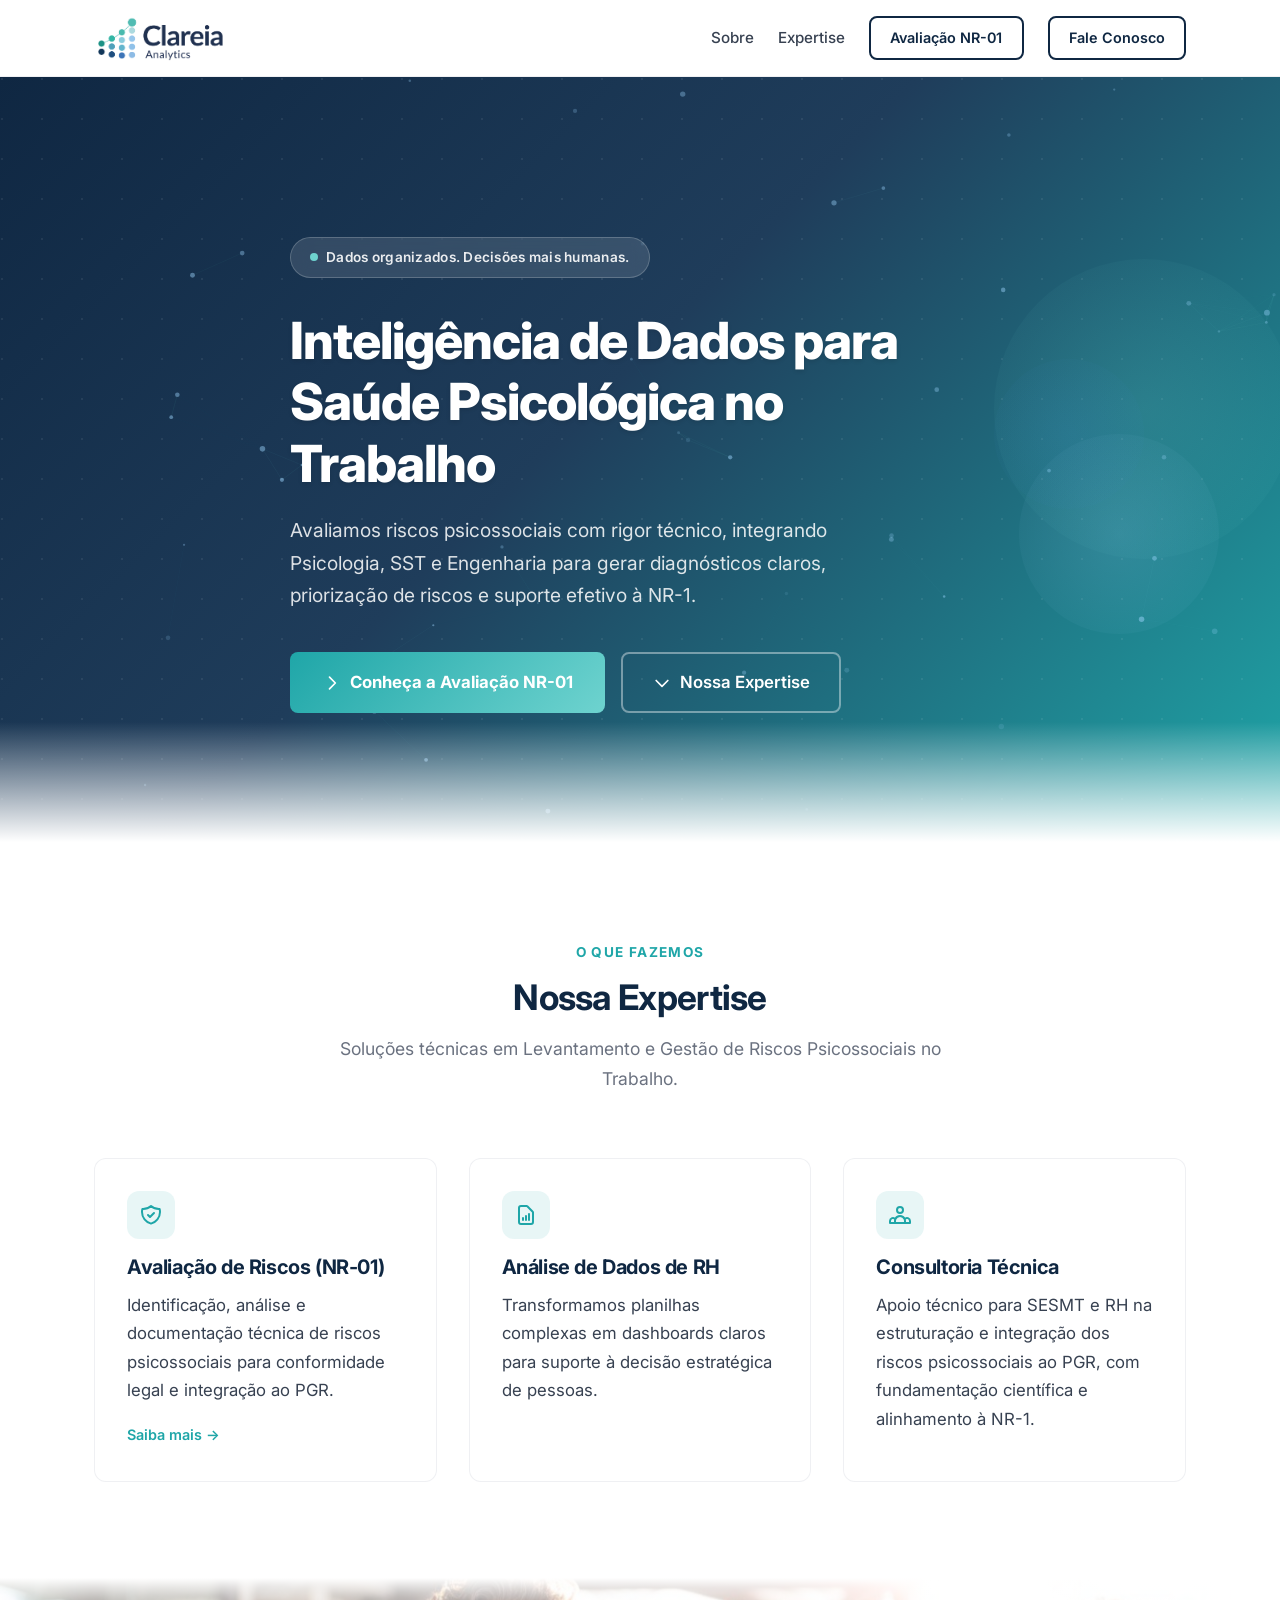
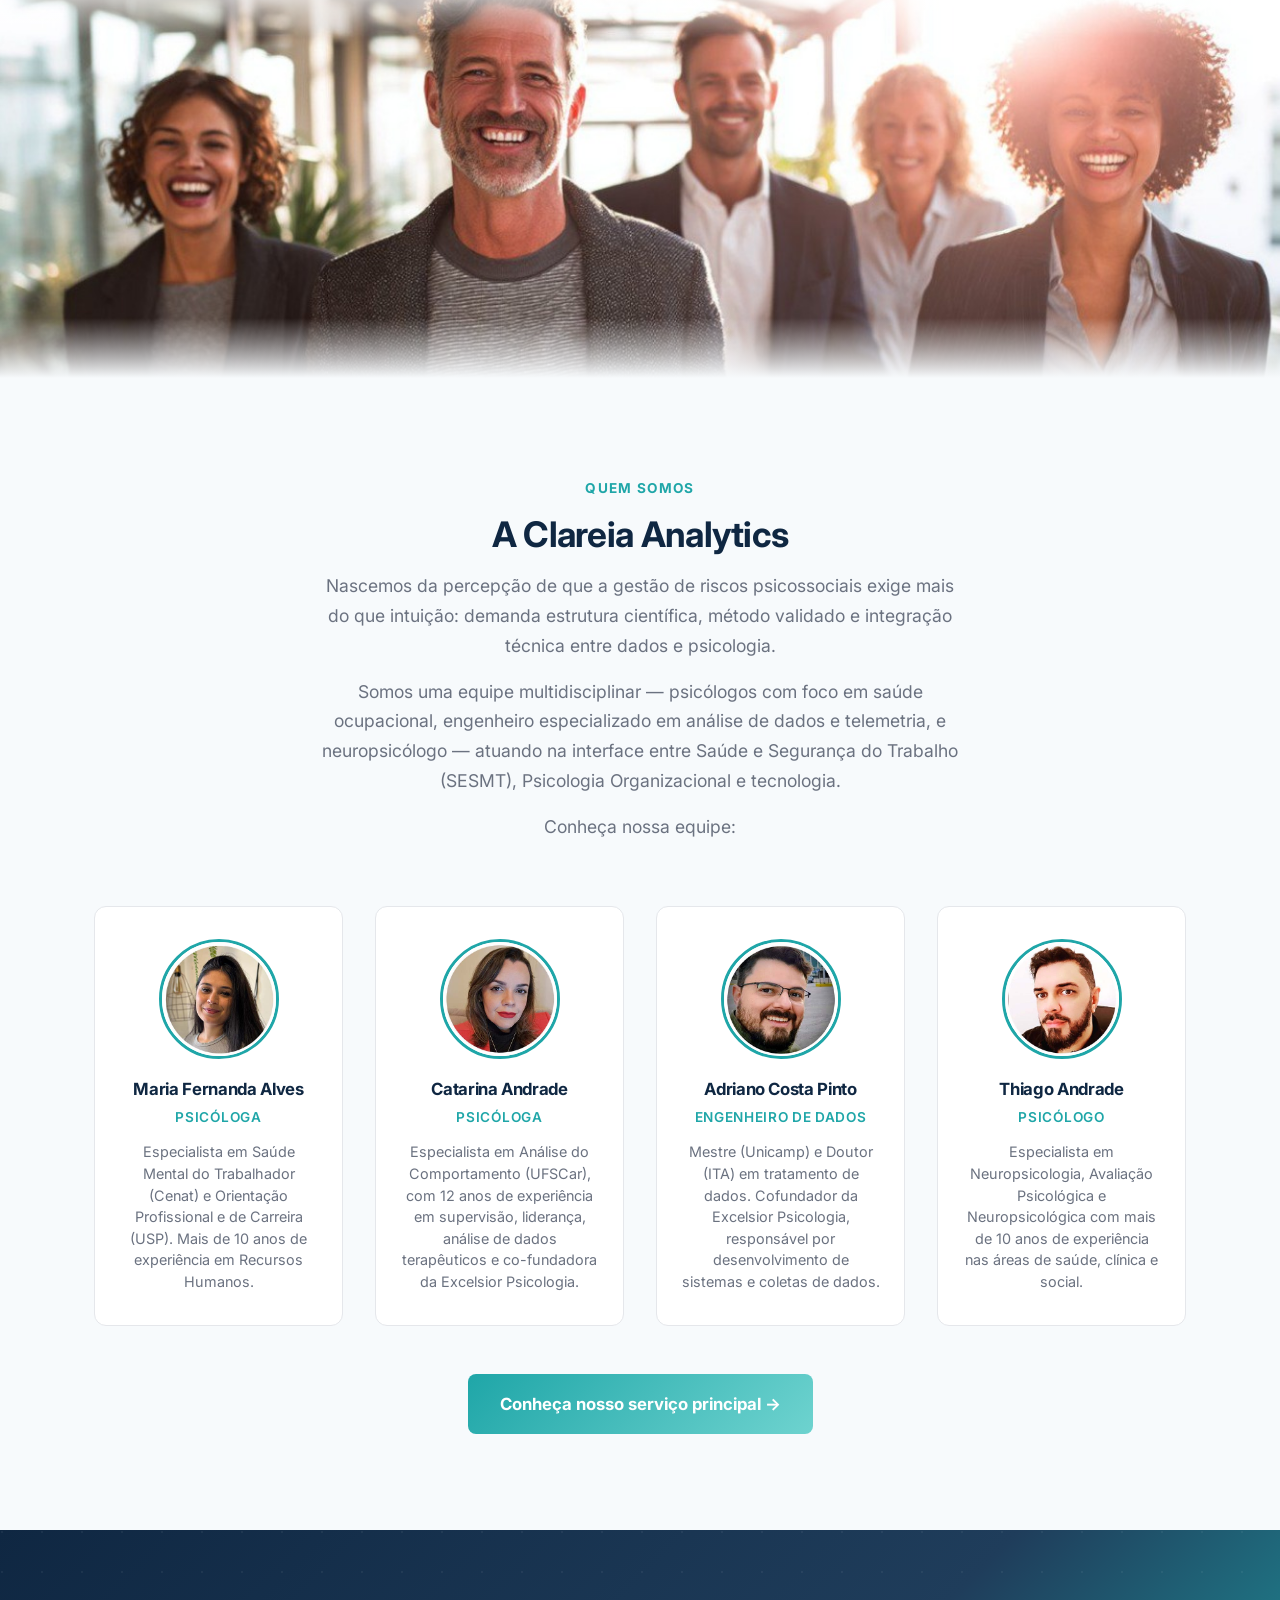
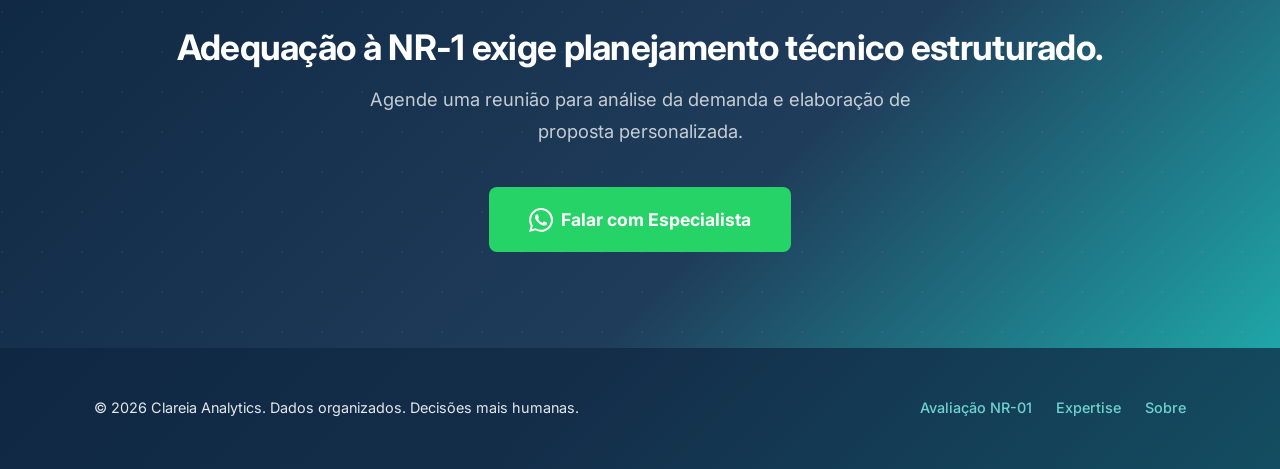
==== commit b12f70a6: "sitemap.xml and robots.txt" ====
--- a/index.html
+++ b/index.html
@@ -15,6 +15,22 @@
   <link rel="preconnect" href="https://fonts.googleapis.com">
   <link rel="preconnect" href="https://fonts.gstatic.com" crossorigin>
   <link href="https://fonts.googleapis.com/css2?family=Inter:wght@400;500;600;700;800&display=swap" rel="stylesheet">
+
+  <meta property="og:type" content="website">
+  <meta property="og:title" content="Clareia Analytics | Inteligência em Riscos Psicossociais">
+  <meta property="og:description"
+    content="Consultoria especializada em dados e psicologia organizacional. Soluções para NR-01, PGR e gestão de pessoas baseada em evidências.">
+  <meta property="og:url" content="https://clareiaanalytics.com.br/">
+  <meta property="og:site_name" content="Clareia Analytics">
+  <meta property="og:image" content="https://www.clareiaanalytics.com.br/assets/images/logo2.png" />
+  <meta property="og:image:width" content="1200" />
+  <meta property="og:image:height" content="630" />
+  <meta property="og:locale" content="pt_BR">
+  <link rel="icon" type="image/png" href="/my-favicon/favicon-96x96.png" sizes="96x96" />
+  <link rel="icon" type="image/svg+xml" href="/my-favicon/favicon.svg" />
+  <link rel="shortcut icon" href="/my-favicon/favicon.ico" />
+  <link rel="apple-touch-icon" sizes="180x180" href="/my-favicon/apple-touch-icon.png" />
+  <link rel="manifest" href="/my-favicon/site.webmanifest" />
 
   <link rel="stylesheet" href="css/style.css">
 </head>
@@ -138,15 +154,25 @@
       </div>
     </section>
 
+    <!-- ========== BANNER VISUAL ========== -->
+    <section class="image-banner" aria-hidden="true">
+      <img src="assets/images/pessoas.jpg" alt="Profissionais sorrindo em ambiente de trabalho saudável" loading="lazy">
+      <div class="image-banner-overlay"></div>
+    </section>
+
     <!-- ========== SOBRE ========== -->
     <section class="section-padding bg-light" id="sobre">
       <div class="container">
         <div class="section-header reveal">
           <span class="section-label">Quem somos</span>
           <h2>A Clareia Analytics</h2>
-          <p>Nascemos da percepção de que a gestão dos riscos psicossociais exige mais estrutura, método e integração
-            técnica. Somos uma equipe de engenheiros e psicólogos na interface entre Saúde e Segurança do Trabalho e
-            Psicologia Organizacional.</p>
+          <p>Nascemos da percepção de que a gestão de riscos psicossociais exige mais do que intuição: demanda estrutura
+            científica, método validado e integração técnica entre dados e psicologia.</p>
+          <p>Somos uma equipe multidisciplinar — psicólogos com foco em saúde ocupacional, engenheiro especializado em
+            análise de dados e telemetria, e neuropsicólogo — atuando na interface entre Saúde e Segurança do Trabalho
+            (SESMT), Psicologia Organizacional e tecnologia.</p>
+          <p>Conheça nossa equipe:</p>
+
         </div>
 
         <div class="team-grid stagger">
--- a/css/style.css
+++ b/css/style.css
@@ -826,6 +826,39 @@
   font-weight: bold;
 }
 
+/* ============ Image Banner ============ */
+.image-banner {
+  position: relative;
+  width: 100%;
+  height: 320px;
+  overflow: hidden;
+}
+
+.image-banner img {
+  width: 100%;
+  height: 100%;
+  object-fit: cover;
+  object-position: center 30%;
+  display: block;
+}
+
+.image-banner-overlay {
+  position: absolute;
+  inset: 0;
+  background: linear-gradient(to bottom,
+      var(--white) 0%,
+      transparent 15%,
+      transparent 85%,
+      var(--off-white) 100%);
+  pointer-events: none;
+}
+
+@media (min-width: 768px) {
+  .image-banner {
+    height: 400px;
+  }
+}
+
 /* ============ CTA Section ============ */
 .cta-section {
   background: var(--gradient-cta);
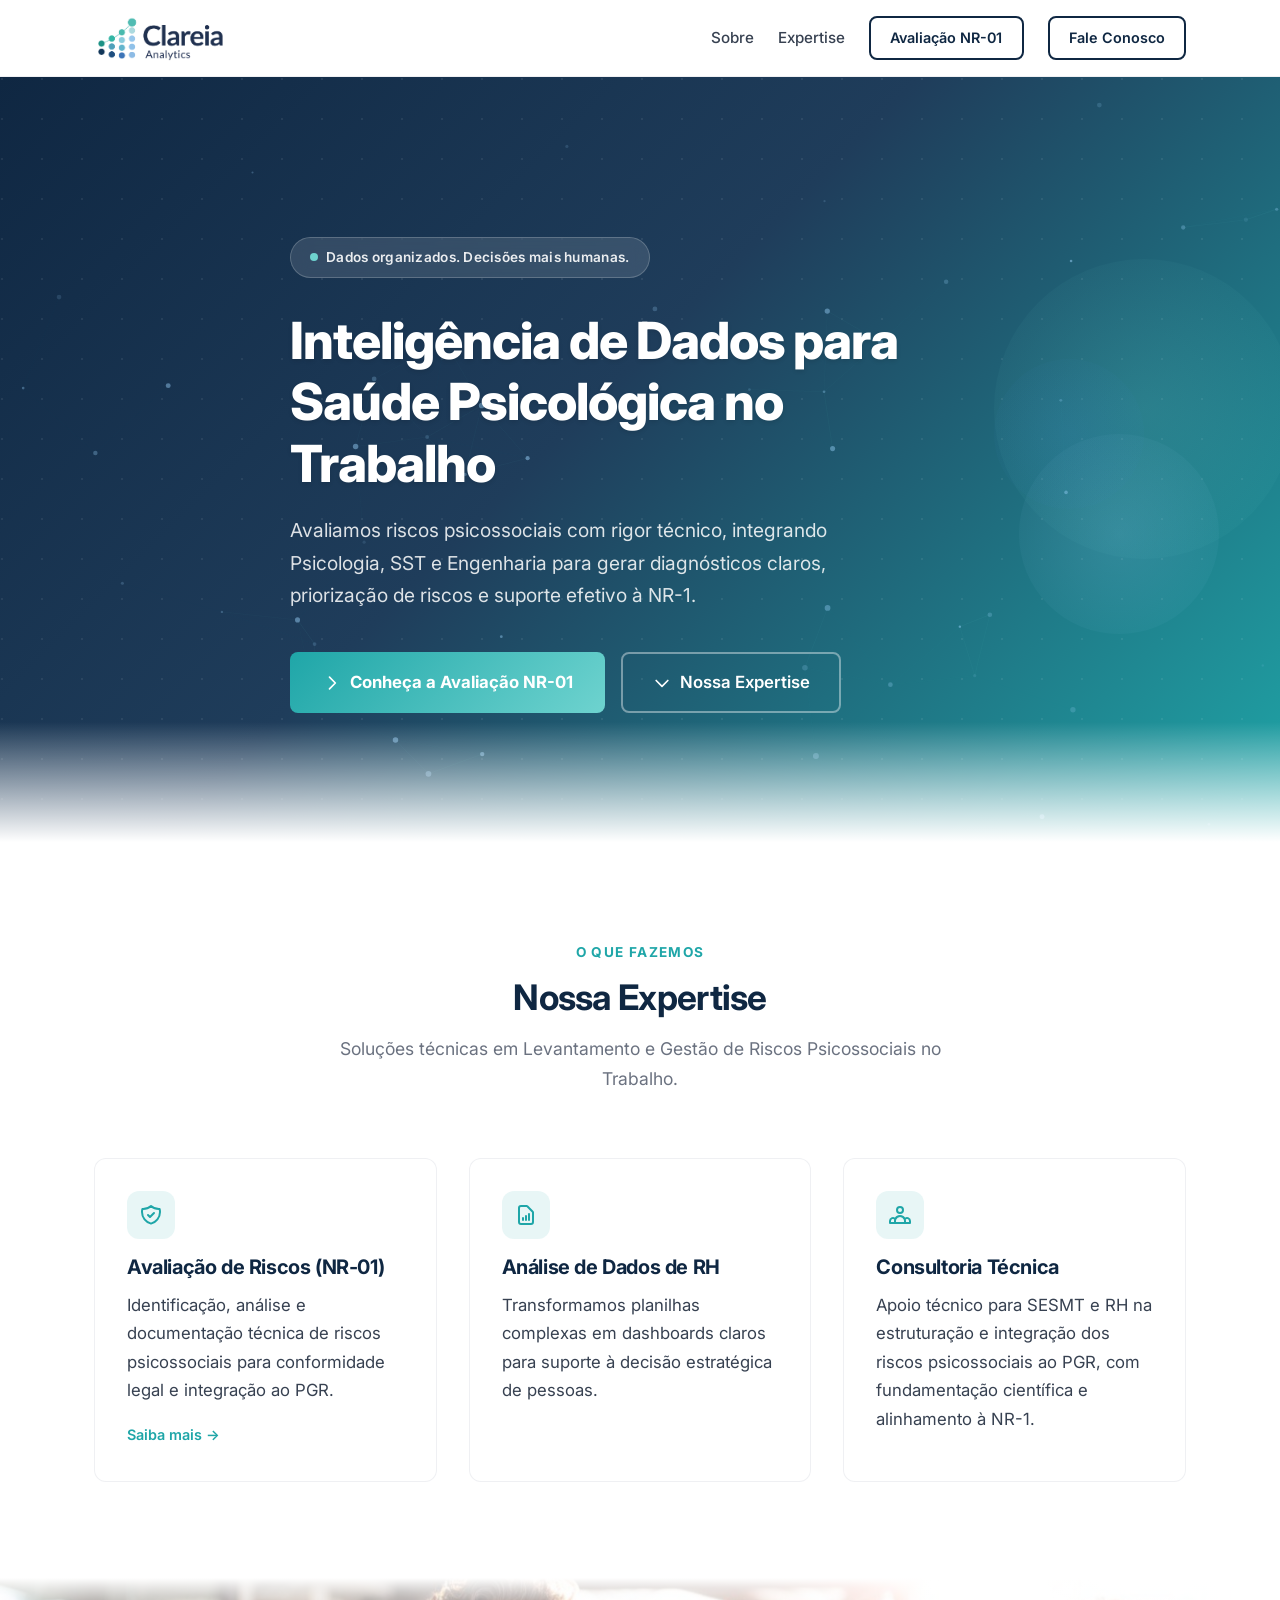
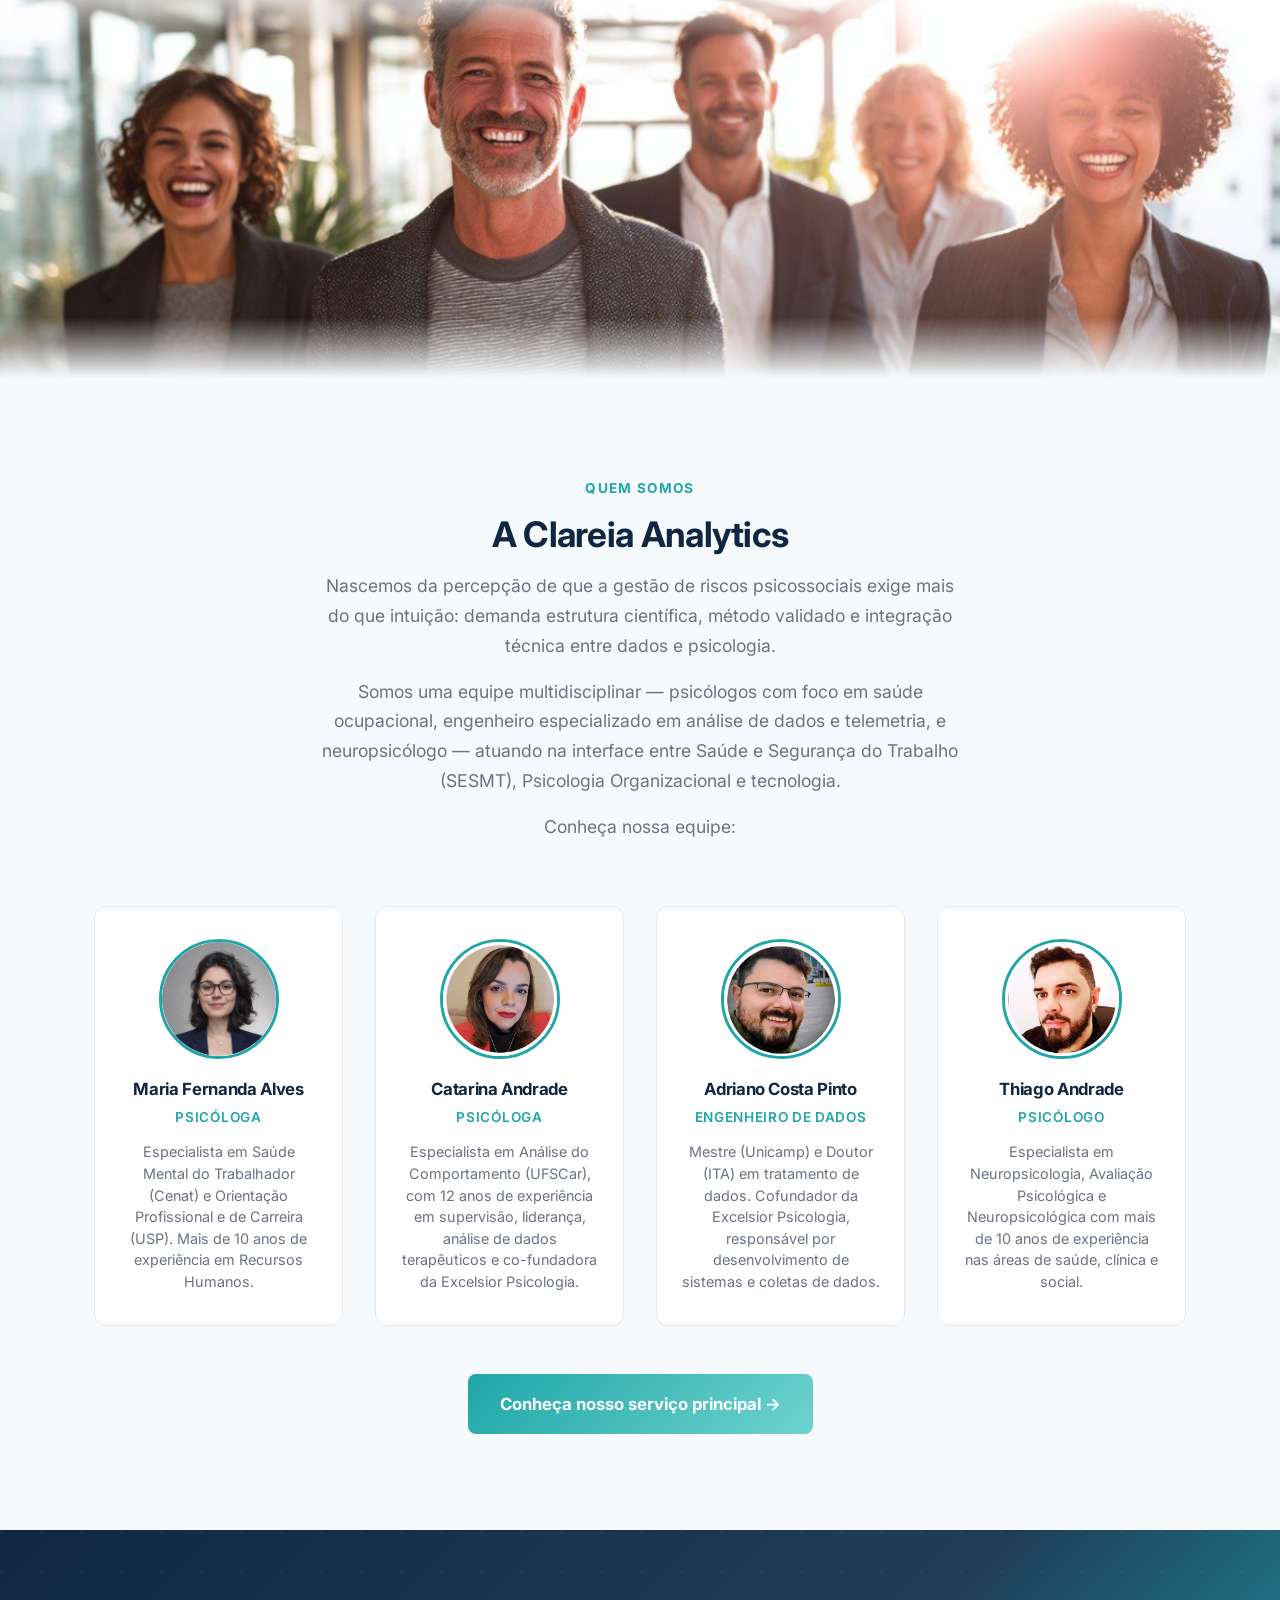
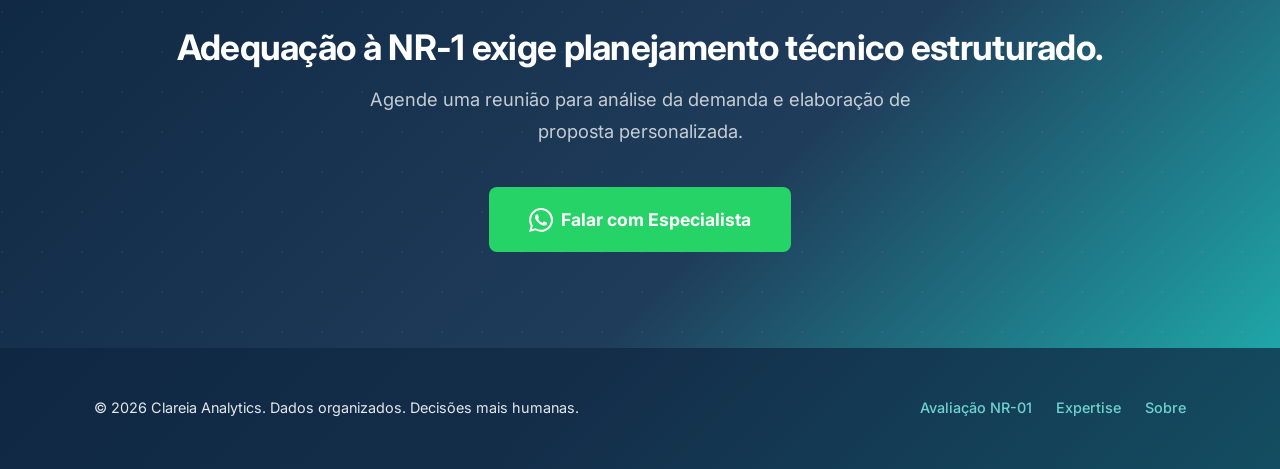
==== commit 84d9dcd2: "feat: add Google Tag Manager tracking and create landing page for NR-01 psychosocial risk assessment" ====
--- a/index.html
+++ b/index.html
@@ -2,6 +2,15 @@
 <html lang="pt-br">
 
 <head>
+  <!-- Google tag (gtag.js) -->
+  <script async src="https://www.googletagmanager.com/gtag/js?id=G-DQT6LHZF1H"></script>
+  <script>
+    window.dataLayer = window.dataLayer || [];
+    function gtag(){dataLayer.push(arguments);}
+    gtag('js', new Date());
+
+    gtag('config', 'G-DQT6LHZF1H');
+  </script>
   <meta charset="UTF-8">
   <meta name="color-scheme" content="light only">
   <meta name="theme-color" content="#0F2742">
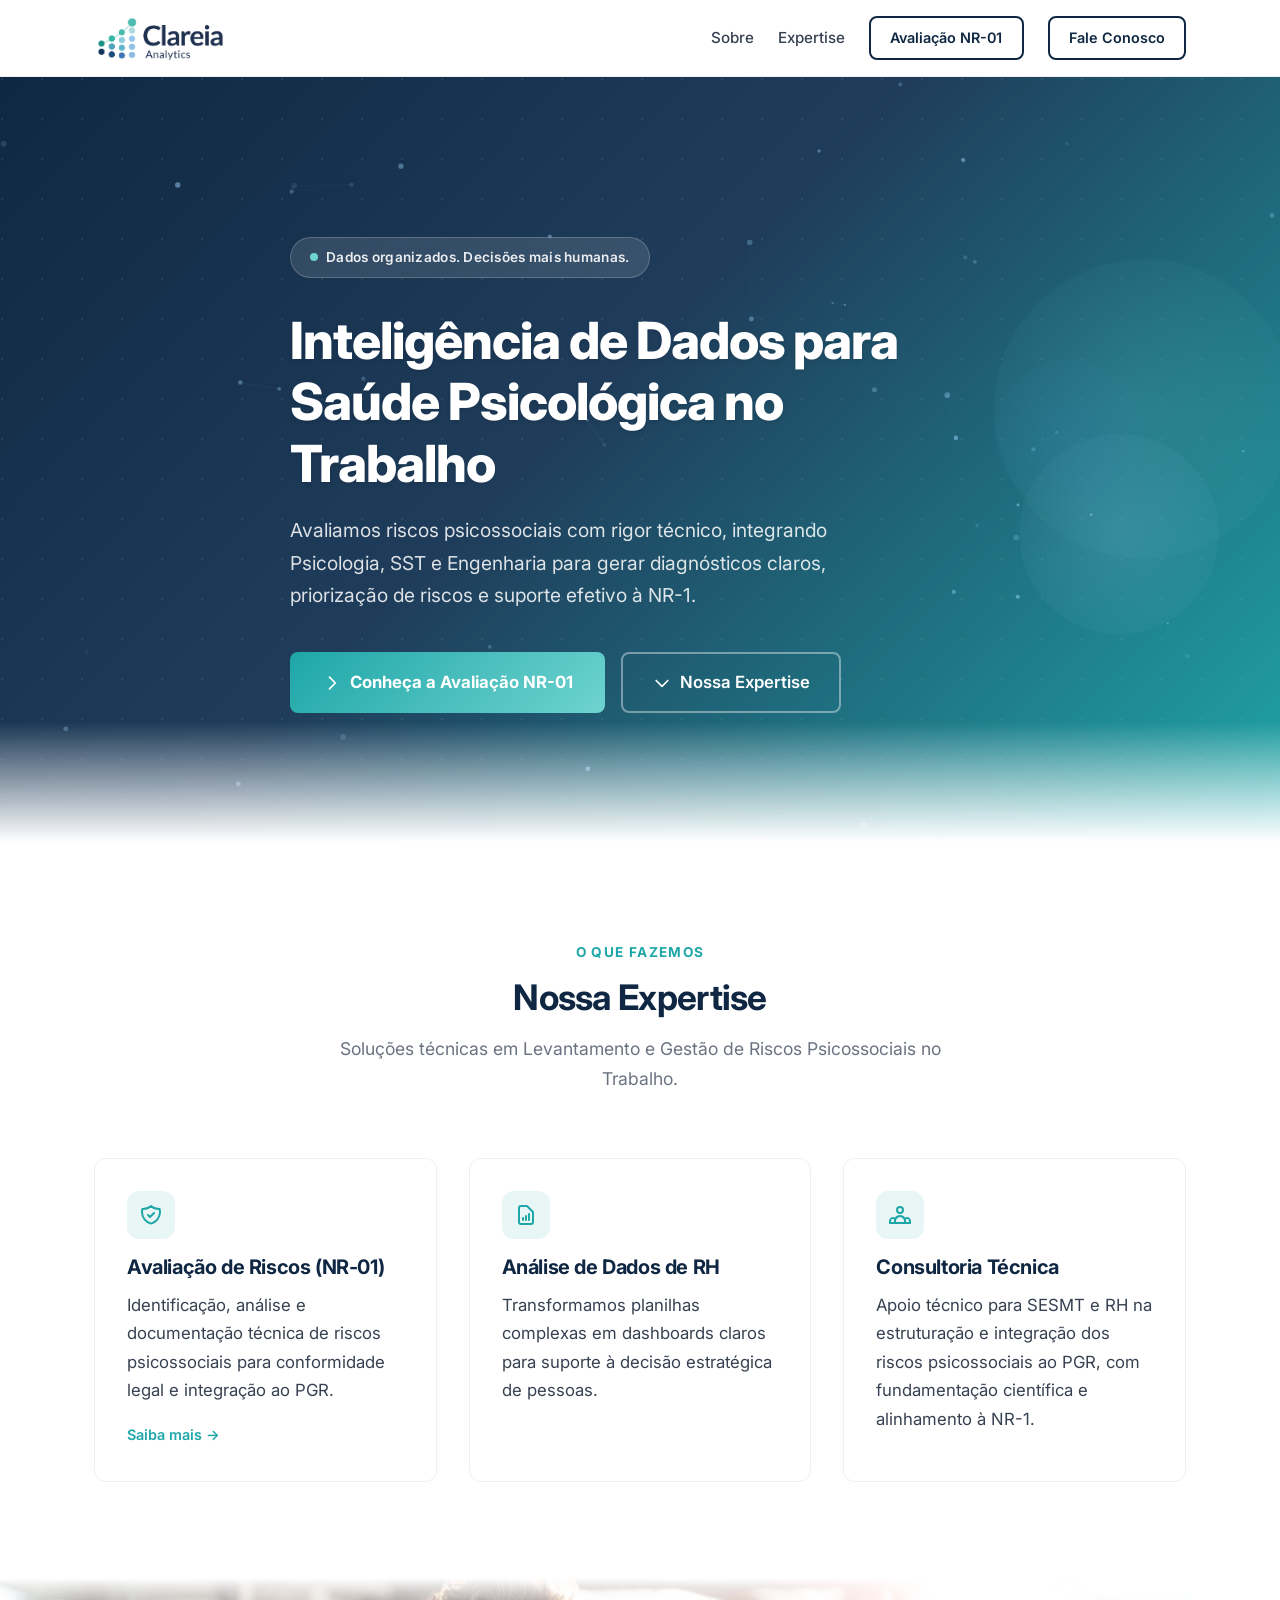
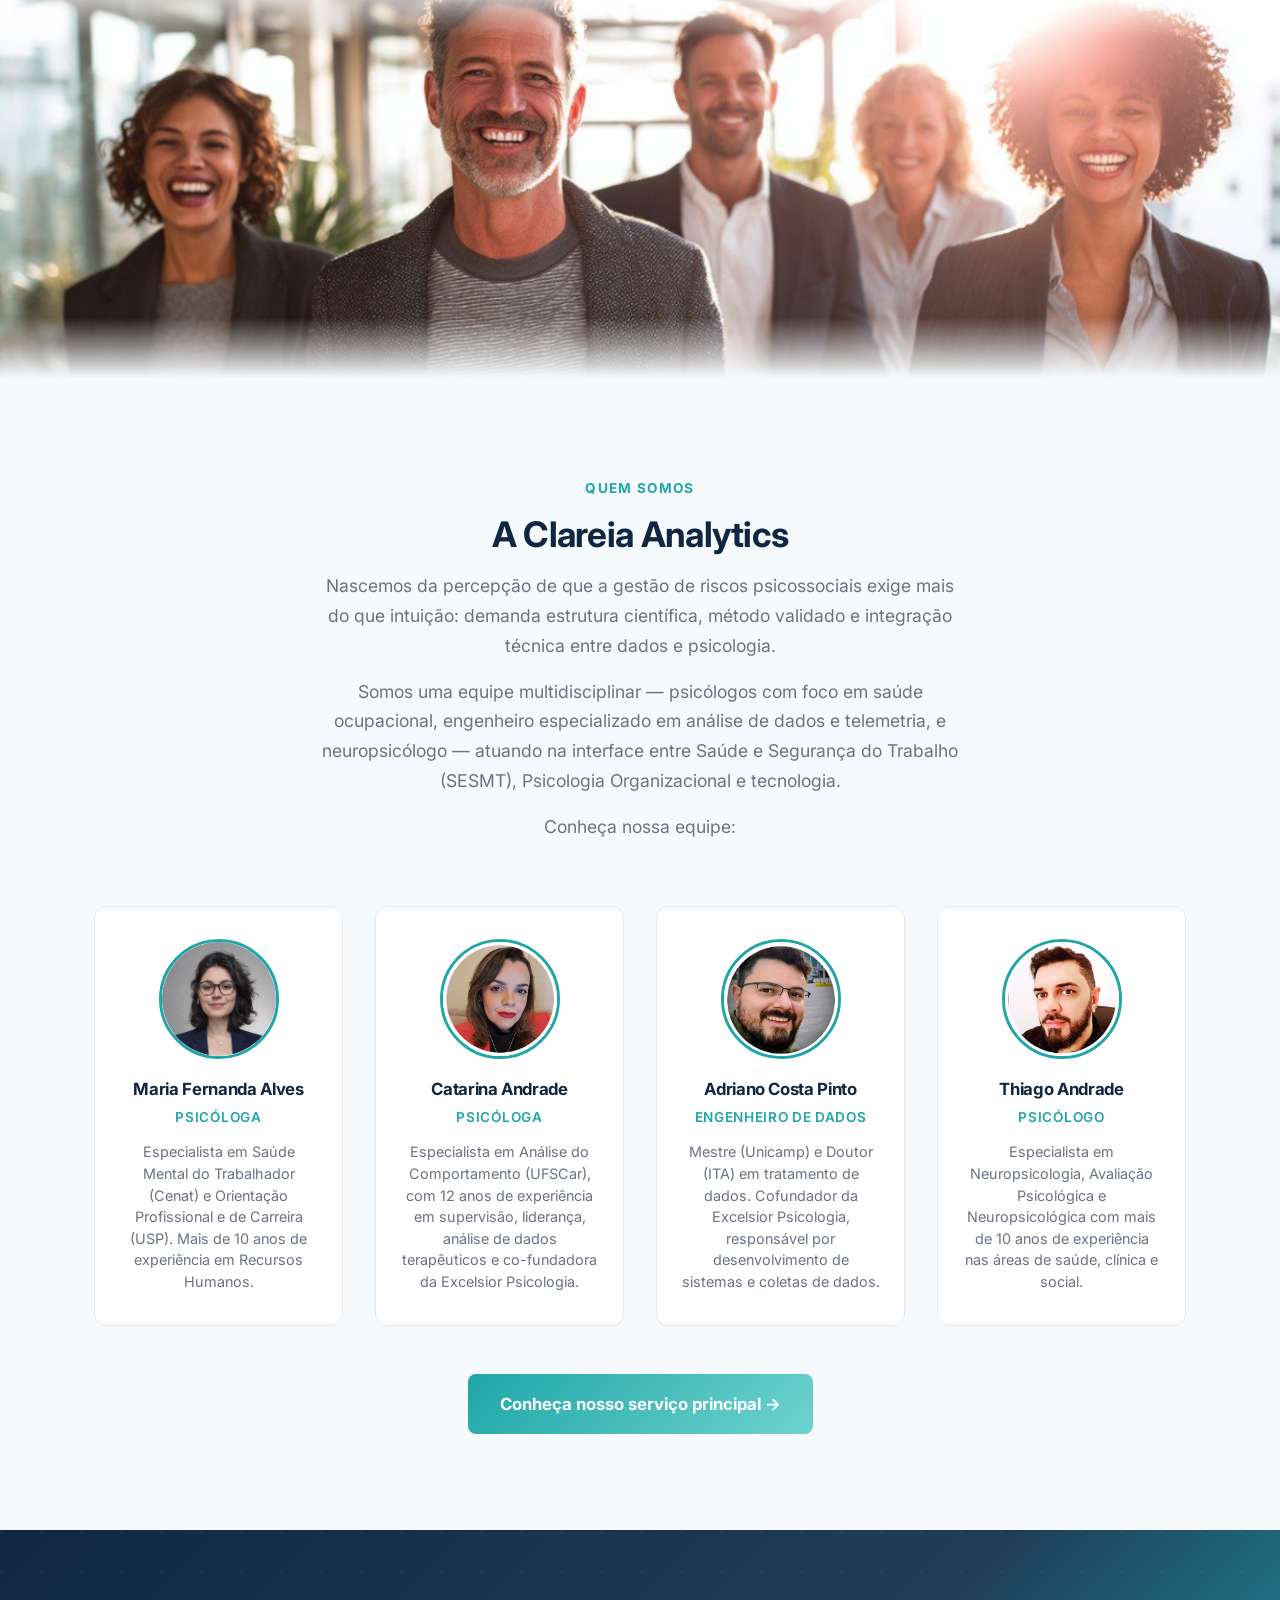
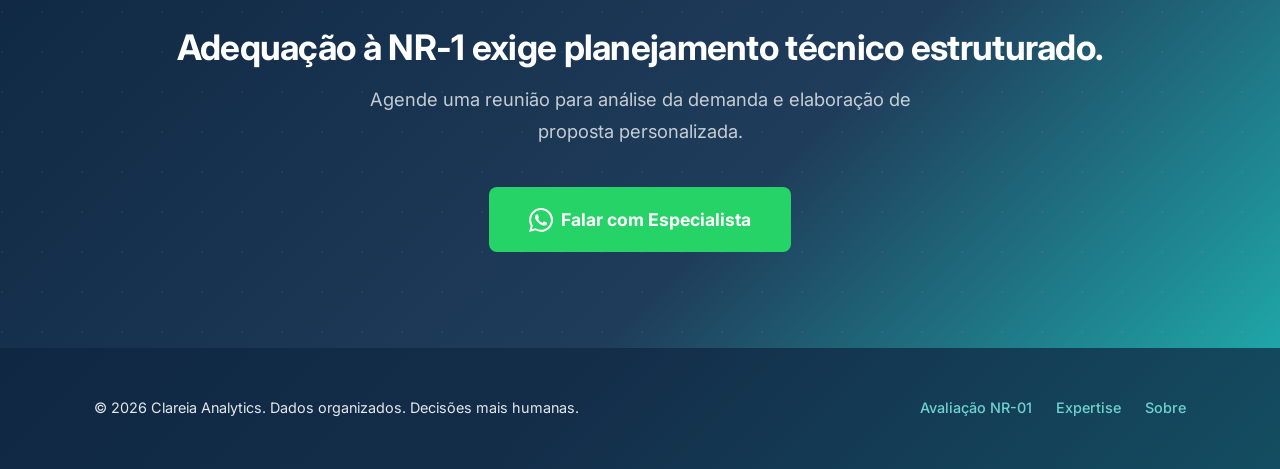
==== commit a4f0ccde: "feat: add landing page for NR-01 psychosocial risk assessment and update main index navigation" ====
--- a/index.html
+++ b/index.html
@@ -3,10 +3,10 @@
 
 <head>
   <!-- Google tag (gtag.js) -->
-  <script async src="https://www.googletagmanager.com/gtag/js?id=G-DQT6LHZF1H"></script>
+  <script async src="https://www.googletagmanager.com/gtag/js?id=G-W6Y4RJE9Z2"></script>
   <script>
     window.dataLayer = window.dataLayer || [];
-    function gtag(){dataLayer.push(arguments);}
+    function gtag() { dataLayer.push(arguments); }
     gtag('js', new Date());
 
     gtag('config', 'G-DQT6LHZF1H');
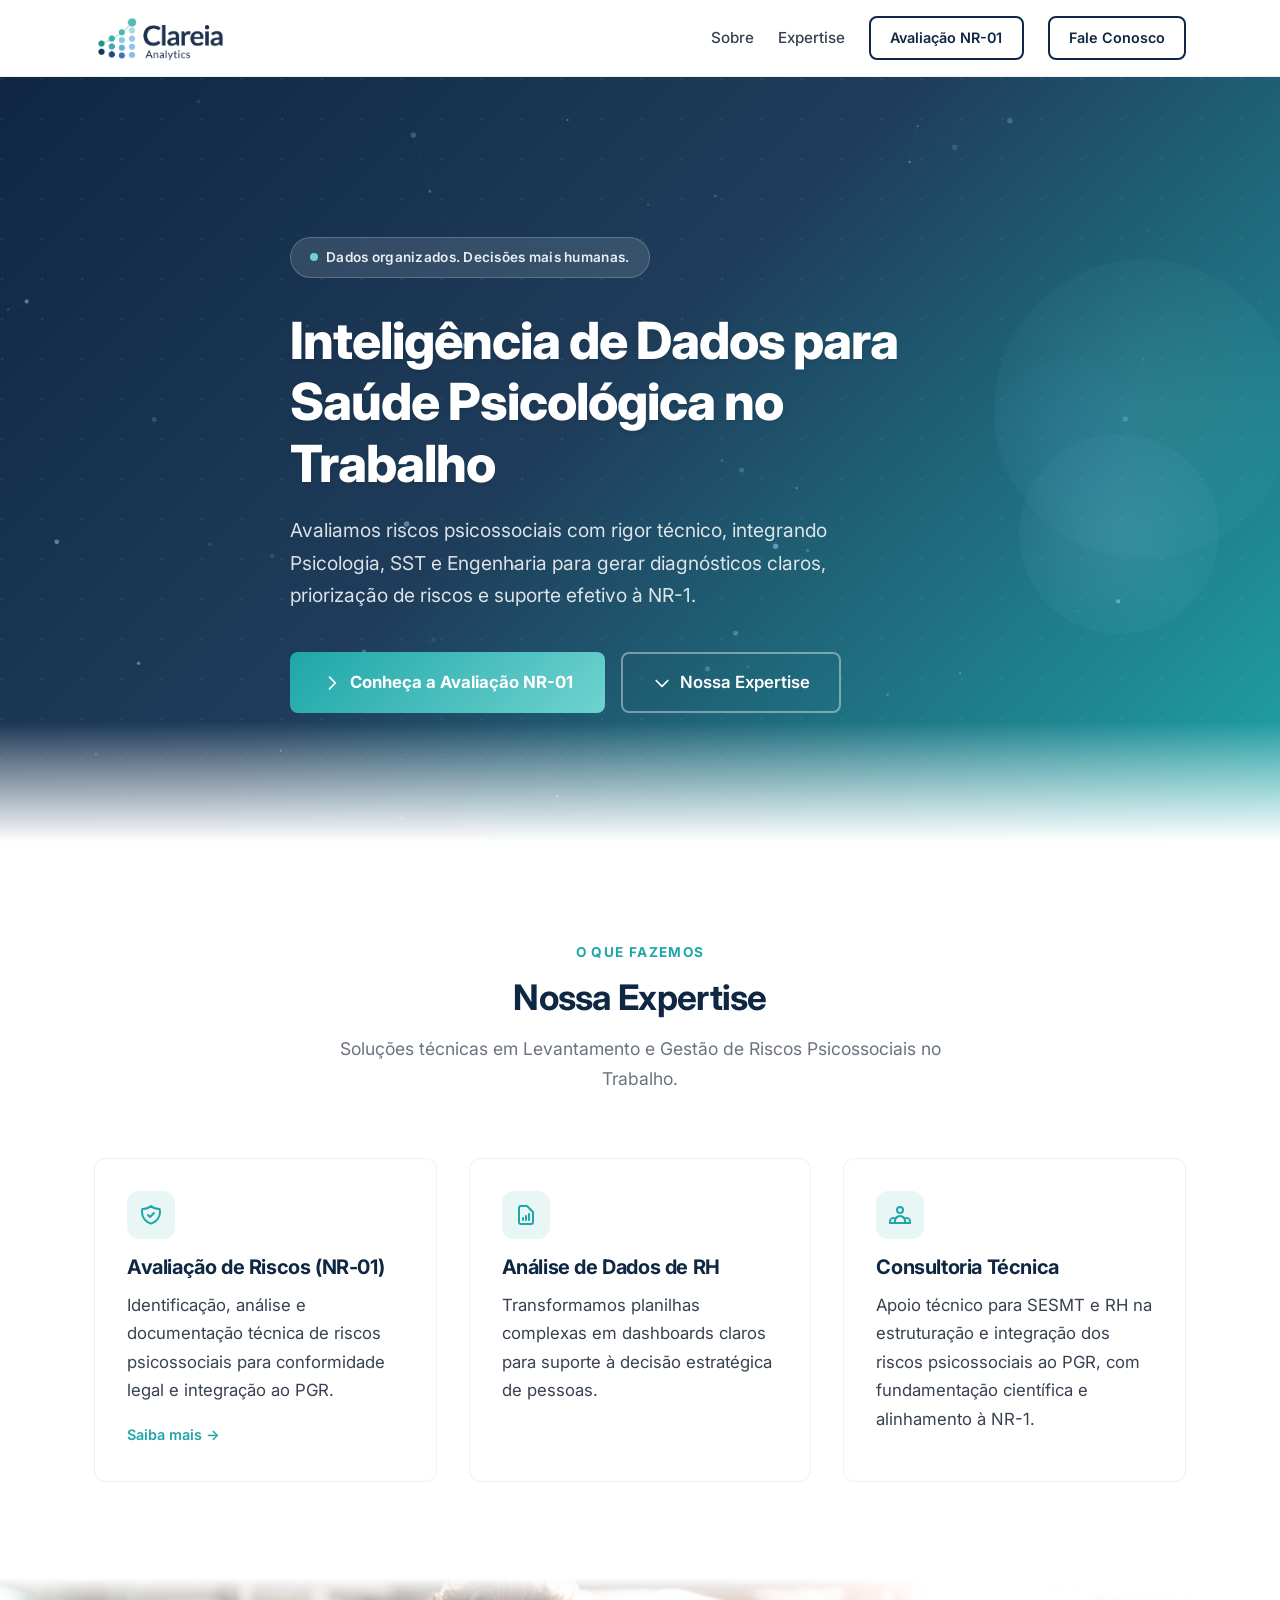
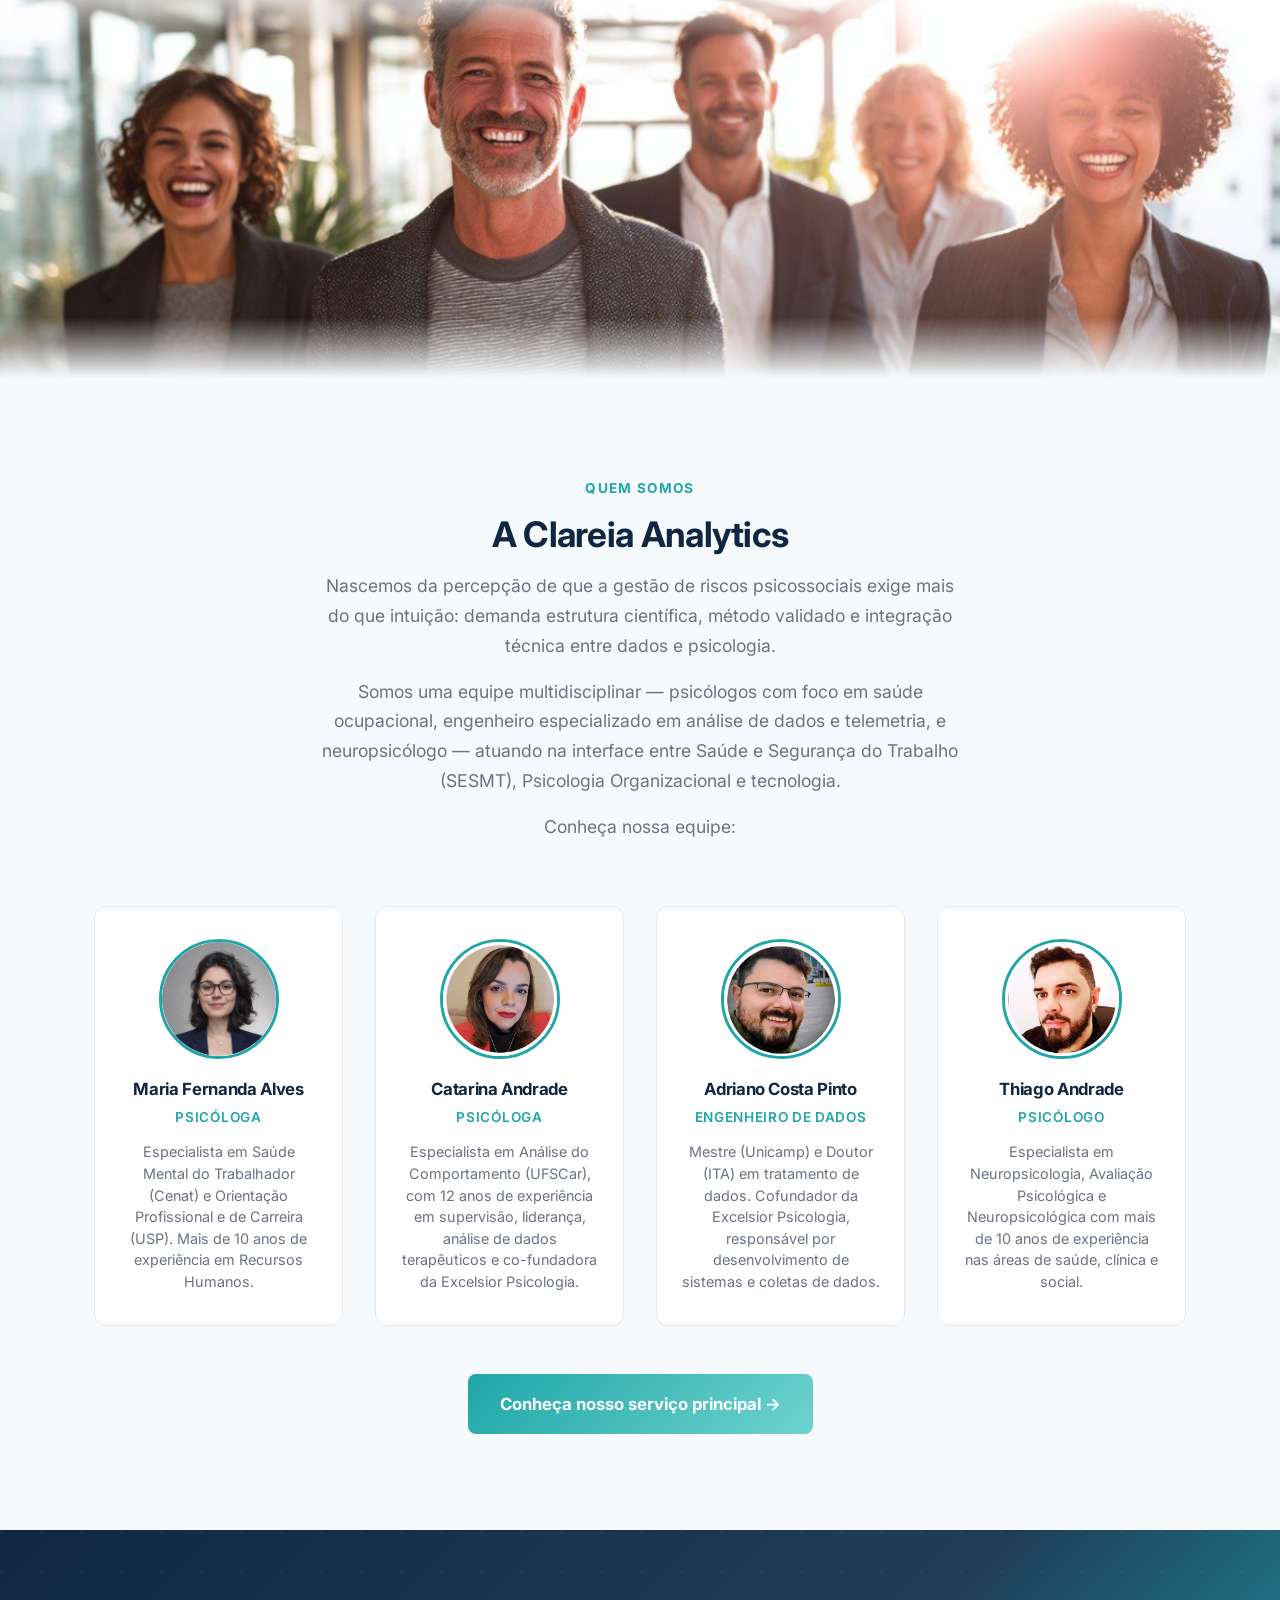
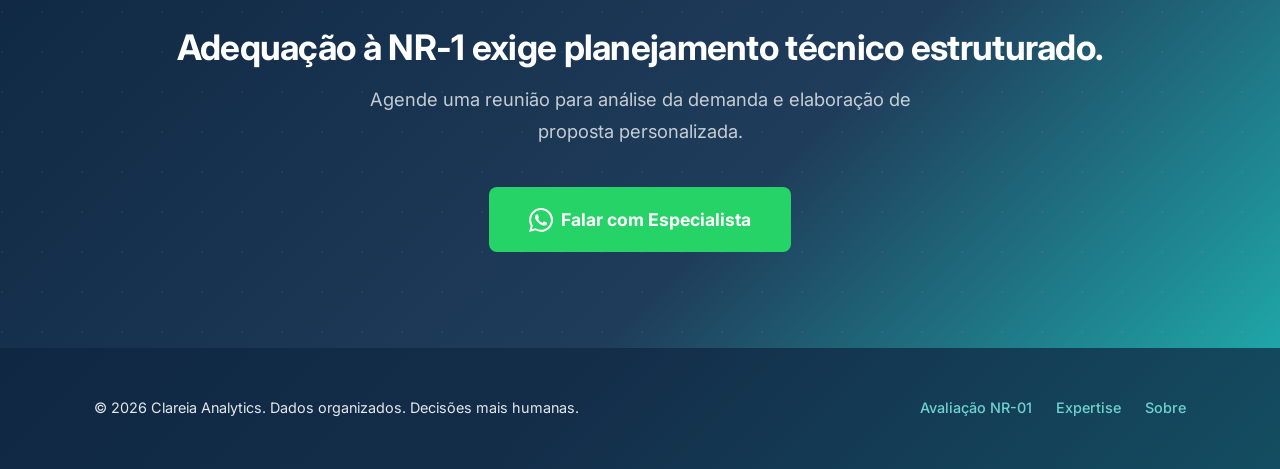
==== commit ad4c9d11: "corrigida tag Google Analytics" ====
--- a/index.html
+++ b/index.html
@@ -9,7 +9,7 @@
     function gtag() { dataLayer.push(arguments); }
     gtag('js', new Date());
 
-    gtag('config', 'G-DQT6LHZF1H');
+    gtag('config', 'G-W6Y4RJE9Z2');
   </script>
   <meta charset="UTF-8">
   <meta name="color-scheme" content="light only">
